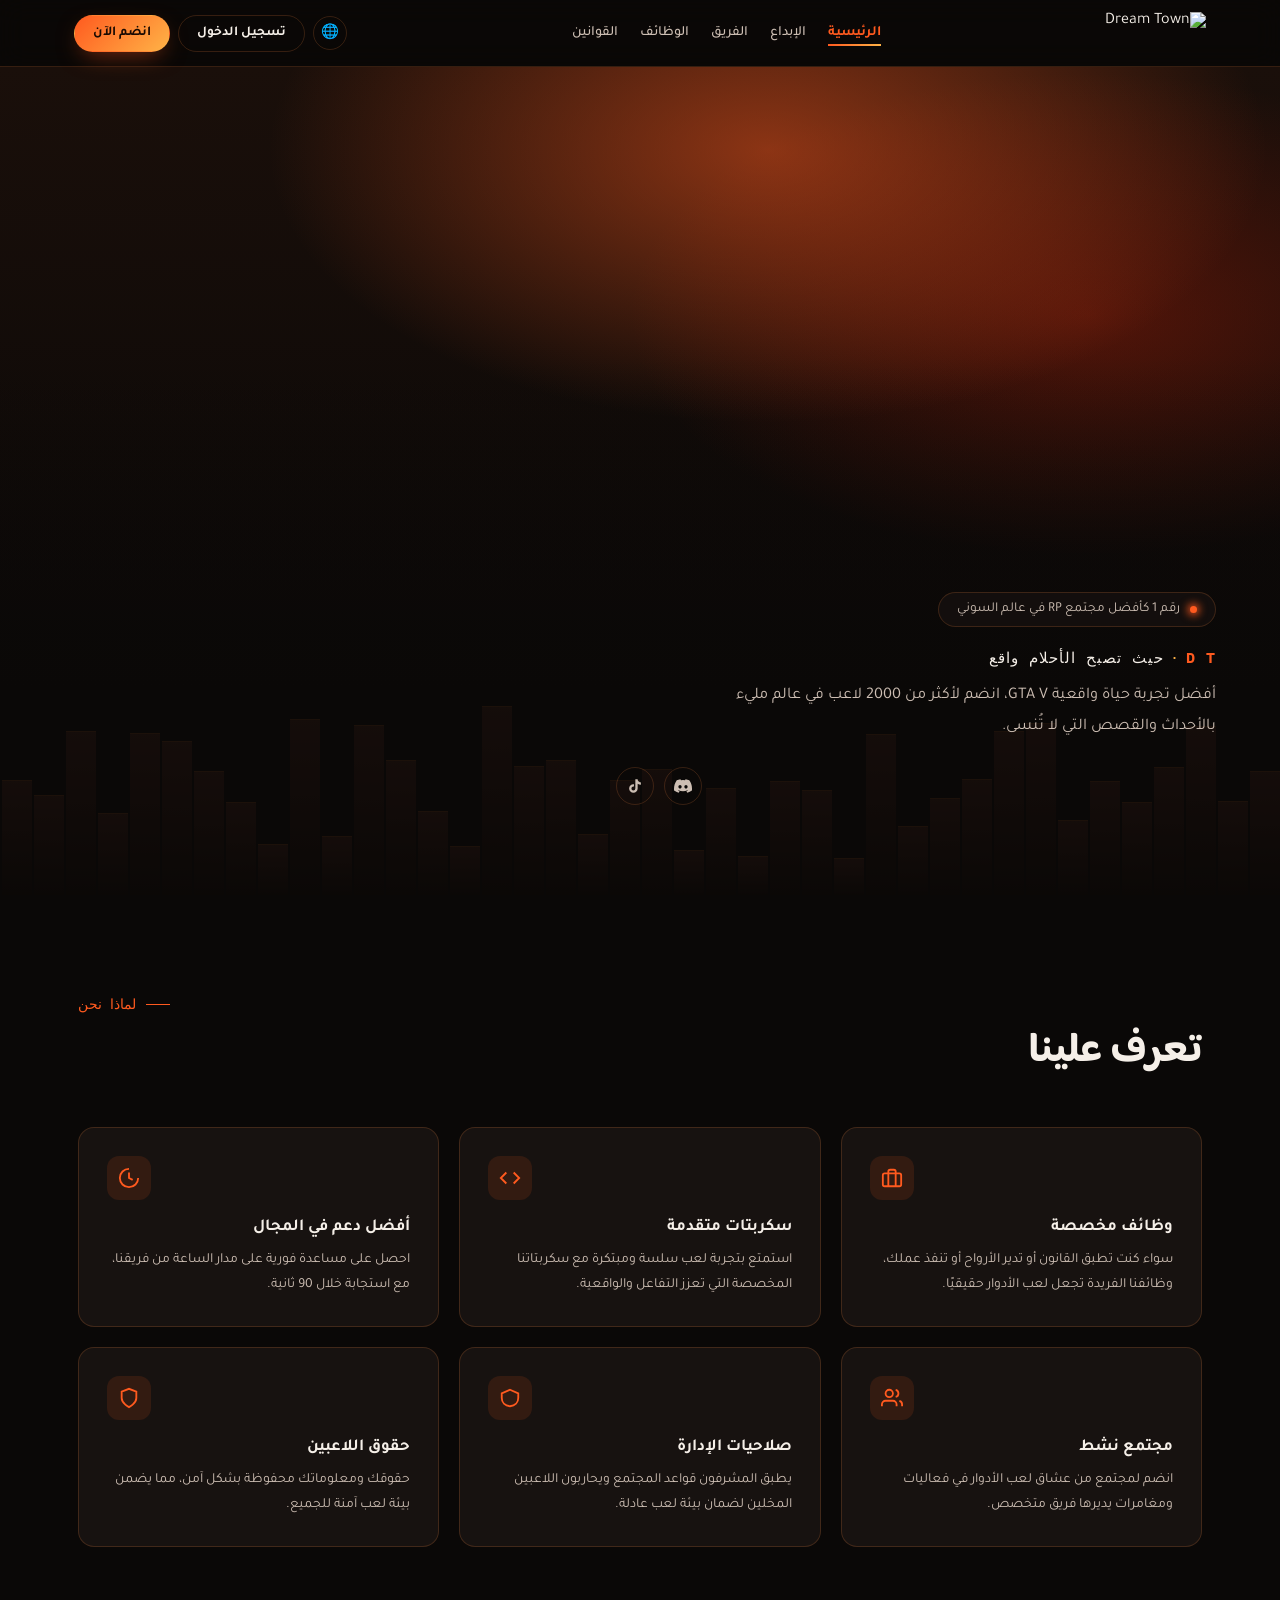
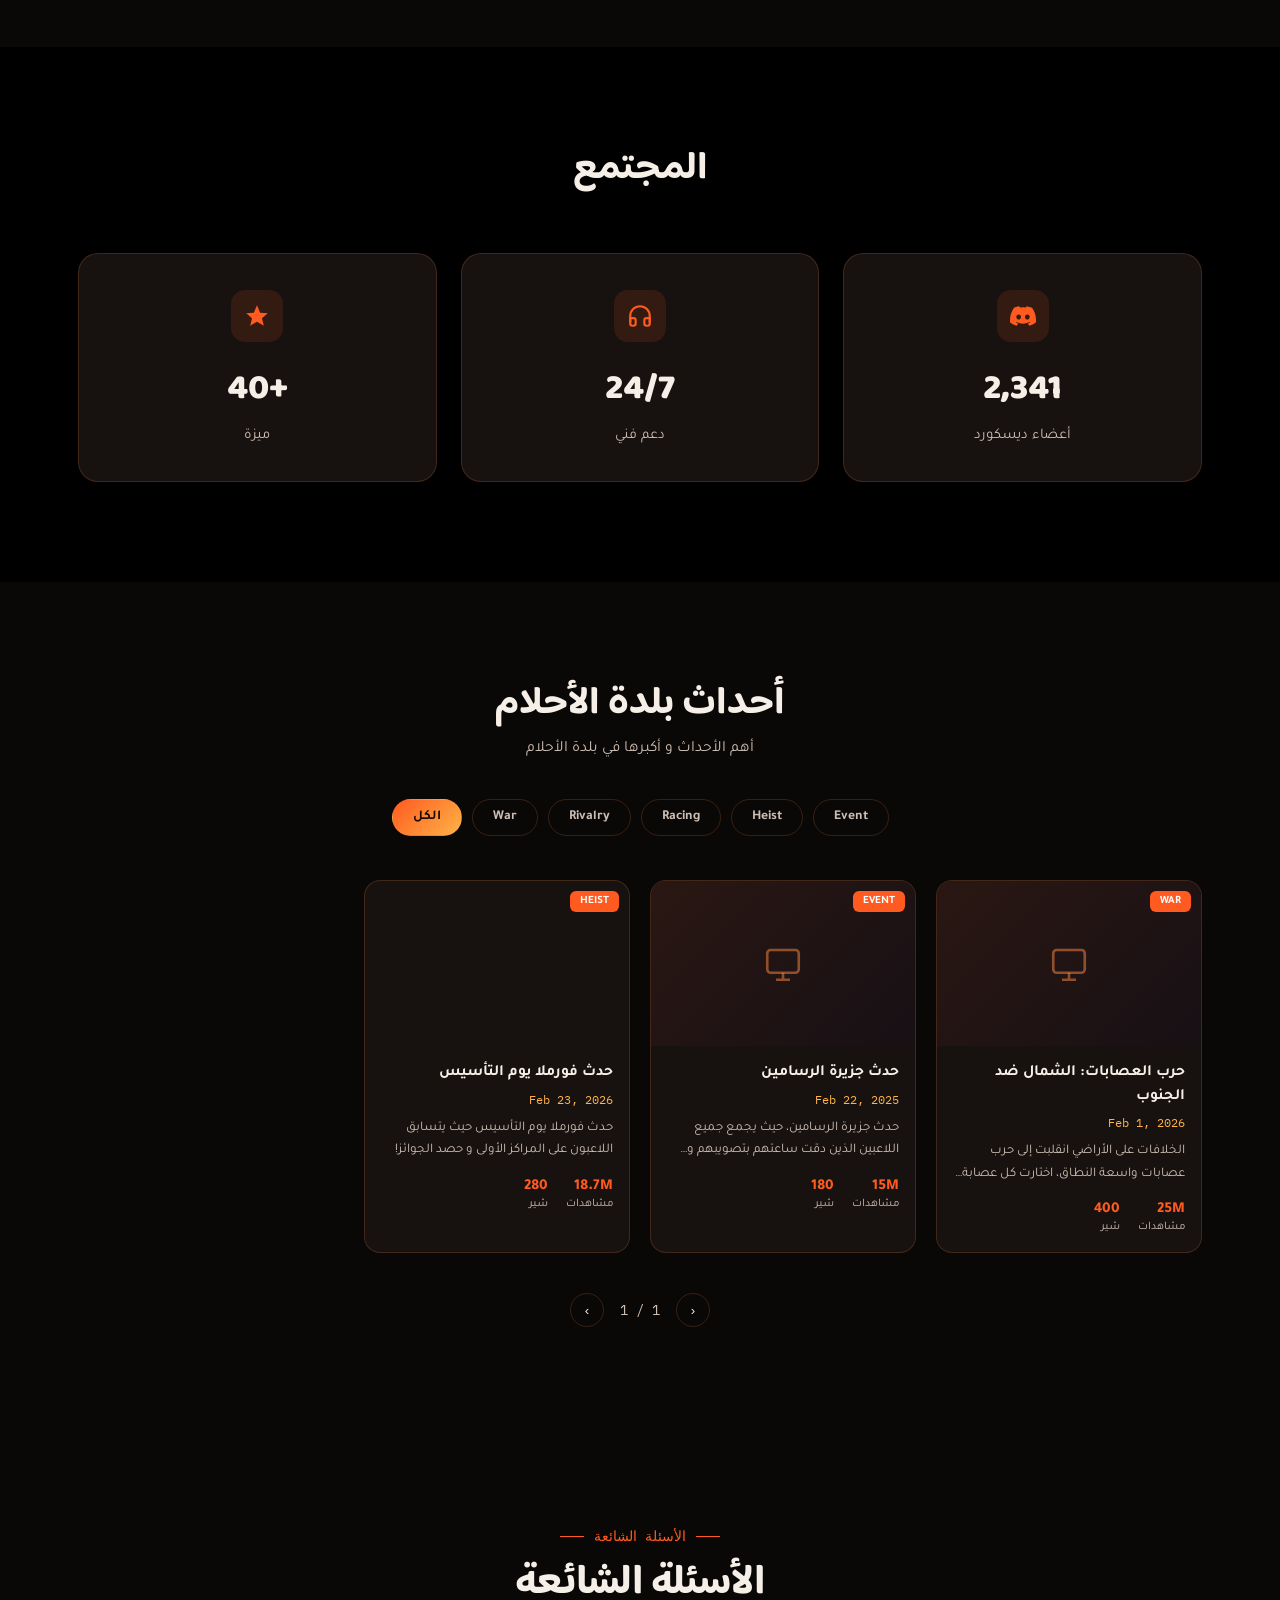
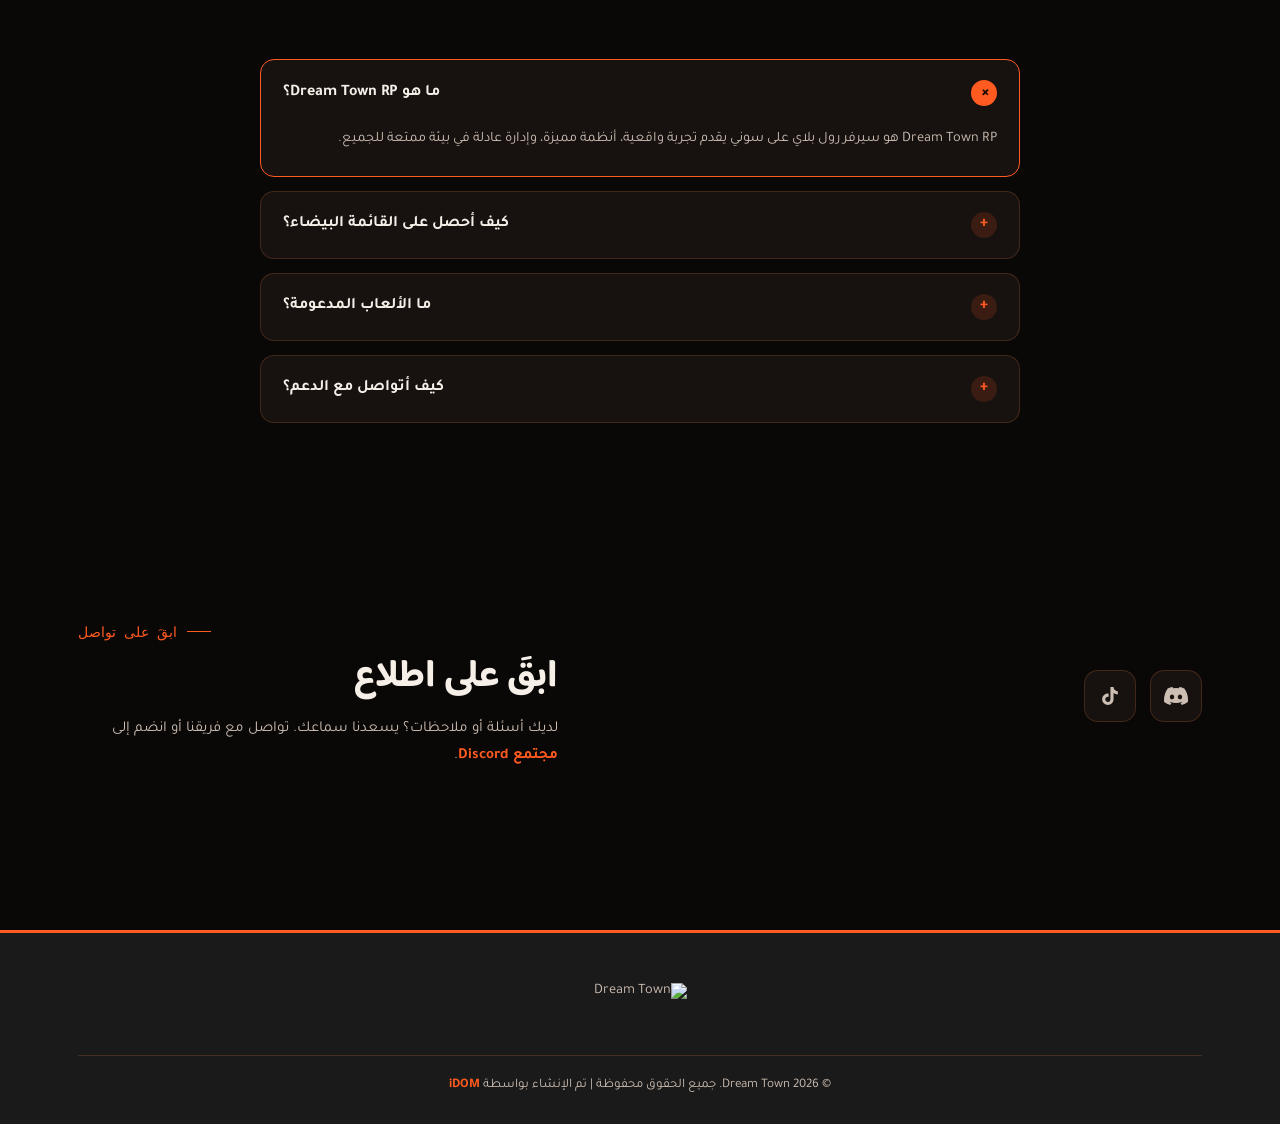
==== index.html @ 0dfc82b6 "Update index.html" ====
<!DOCTYPE html>
<html lang="ar" dir="rtl">
<head>
<meta charset="UTF-8">
<meta name="viewport" content="width=device-width, initial-scale=1.0">
<title>Dream Town | دريم تاون</title>
<link rel="stylesheet" href="style.css">
<style>
  /* ===== HERO ===== */
  .hero{
    position:relative; min-height:92vh; overflow:hidden;
  }
  .hero-bg{
    position:absolute; inset:0; z-index:0;
    background:
      radial-gradient(ellipse 65% 55% at 60% 10%, rgba(255,90,31,0.5), transparent 60%),
      radial-gradient(ellipse 55% 45% at 85% 30%, rgba(179,34,10,0.4), transparent 65%),
      linear-gradient(180deg, #1a0f0a 0%, #0a0807 75%);
  }
  .hero-bg::after{
    content:''; position:absolute; inset:0;
    background:linear-gradient(180deg, transparent 35%, var(--void) 96%);
  }
  .skyline{
    position:absolute; bottom:0; left:0; right:0; height:220px; z-index:0;
    display:flex; align-items:flex-end; gap:2px; opacity:0.35;
  }
  .skyline i{
    display:block; width:30px;
    background:linear-gradient(180deg, #2a1712, #0e0906);
    border-top:1px solid rgba(255,140,66,0.2);
  }
  .navcta{display:flex; gap:8px; align-items:center;}
  .icon-btn{
    width:34px; height:34px; border-radius:50%; border:1px solid var(--line);
    display:flex; align-items:center; justify-content:center; font-size:.9rem; color:var(--mist);
  }
  .logo-img{display:flex; align-items:center;}
  .logo-img img{height:42px; width:auto; display:block;}
  .tag-pill{
    position:relative; z-index:2; display:inline-flex; align-items:center; gap:10px;
    background:rgba(23,18,16,0.7); border:1px solid var(--line); border-radius:999px;
    padding:8px 18px; font-size:.85rem; color:var(--mist); backdrop-filter:blur(6px);
    margin-bottom:20px;
  }
  .tag-pill .dot{width:7px; height:7px; border-radius:50%; background:var(--ember); box-shadow:0 0 8px 2px var(--ember);}
  .hero .wrap{
    position:absolute; bottom:90px; left:0; right:0;
    max-width:100%; margin:0;
    padding-right:5vw; padding-left:28px;
    z-index:2;
  }
  .hero-content{
    max-width:600px;
    text-align:right; margin-left:auto;
  }
  .brand-tagline{
    font-family:'IBM Plex Mono', monospace; font-size:.95rem; letter-spacing:1px;
    color:var(--paper); margin-bottom:14px; text-align:right;
  }
  .brand-tagline b{color:var(--ember); font-weight:700;}
  .brand-tagline .sep{color:var(--gold); margin:0 6px;}
  .subtitle{font-size:1.02rem; color:var(--mist); line-height:1.9; margin-bottom:24px; max-width:480px; margin-left:auto;}
  .hero-socials-row{display:flex; gap:10px; justify-content:flex-end;}
  .hero-socials-row a{
    width:38px; height:38px; border-radius:50%; border:1px solid var(--line);
    display:flex; align-items:center; justify-content:center; color:var(--mist);
    transition:all .2s;
  }
  .hero-socials-row a:hover{border-color:var(--ember); color:var(--ember); background:rgba(255,90,31,0.1);}
  .hero-socials-row svg{width:18px; height:18px;}

  /* ===== ABOUT US SECTION ===== */
  .about-section{padding:100px 0;}
  .about-eyebrow{
    display:flex; align-items:center; gap:10px; justify-content:flex-end;
    color:var(--ember); font-family:'IBM Plex Mono', monospace; font-size:.85rem;
    margin-bottom:14px;
  }
  .about-eyebrow::before{
    content:''; width:24px; height:1px; background:var(--ember);
  }
  .about-section h2{
    font-family:'Baloo Bhaijaan 2', sans-serif; font-weight:700;
    font-size:clamp(2rem, 4vw, 2.6rem); text-align:right; margin-bottom:50px;
  }
  .about-grid{
    display:grid; grid-template-columns:repeat(3, 1fr); gap:20px;
  }
  .about-card{
    background:var(--deep); border:1px solid var(--line); border-radius:16px;
    padding:28px; text-align:right; transition:transform .25s, border-color .25s;
  }
  .about-card:hover{transform:translateY(-6px); border-color:var(--ember);}
  .about-icon{
    width:44px; height:44px; border-radius:12px;
    background:rgba(255,90,31,0.12); color:var(--ember);
    display:flex; align-items:center; justify-content:center;
    margin-bottom:18px; margin-right:auto;
  }
  .about-icon svg{width:22px; height:22px;}
  .about-card h3{font-size:1.05rem; font-weight:700; margin-bottom:10px;}
  .about-card p{color:var(--mist); font-size:.87rem; line-height:1.8;}

  /* ===== COMMUNITY SECTION ===== */
  .community-section{
    background:#000;
    padding:100px 0;
    text-align:center;
  }
  .community-section h2{
    font-family:'Baloo Bhaijaan 2', sans-serif; font-weight:700;
    font-size:clamp(1.8rem, 3.5vw, 2.4rem); margin-bottom:60px;
  }
  .community-grid{
    display:grid; grid-template-columns:repeat(3, 1fr); gap:24px;
  }
  .community-card{
    background:var(--deep); border:1px solid var(--line); border-radius:20px;
    padding:36px 24px; transition:transform .25s, border-color .25s;
  }
  .community-card:hover{transform:translateY(-6px); border-color:var(--ember);}
  .community-icon{
    width:52px; height:52px; margin:0 auto 18px;
    display:flex; align-items:center; justify-content:center;
    border-radius:14px; background:rgba(255,90,31,0.12);
    color:var(--ember);
  }
  .community-icon svg{width:26px; height:26px;}
  .community-num{
    font-family:'Baloo Bhaijaan 2', sans-serif; font-weight:800;
    font-size:2.2rem; color:var(--paper); margin-bottom:8px;
  }
  .community-label{color:var(--mist); font-size:.92rem;}

  /* ===== EVENTS SECTION ===== */
  .events-section{padding:100px 0;}
  .events-head{text-align:center; max-width:600px; margin:0 auto 40px;}
  .events-head h2{
    font-family:'Baloo Bhaijaan 2', sans-serif; font-weight:700;
    font-size:clamp(1.8rem, 3.5vw, 2.4rem); margin-bottom:12px;
  }
  .events-head p{color:var(--mist); font-size:.98rem;}

  .filter-tabs{
    display:flex; justify-content:center; gap:10px; flex-wrap:wrap;
    margin-bottom:44px;
  }
  .filter-tab{
    padding:9px 20px; border-radius:999px; border:1px solid var(--line);
    background:transparent; color:var(--mist); font-size:.85rem; font-weight:600;
    cursor:pointer; transition:all .2s; font-family:'Tajawal',sans-serif;
  }
  .filter-tab:hover{border-color:var(--ember); color:var(--paper);}
  .filter-tab.active{
    background:linear-gradient(135deg,var(--ember),var(--gold));
    color:#1a0a02; border-color:transparent;
  }

  .events-grid{
    display:grid; grid-template-columns:repeat(auto-fill, minmax(220px,1fr));
    gap:20px;
  }
  .event-card{
    background:var(--deep); border:1px solid var(--line); border-radius:16px;
    overflow:hidden; transition:transform .25s, border-color .25s;
  }
  .event-card:hover{transform:translateY(-6px); border-color:var(--ember);}
  .event-media{
    position:relative; aspect-ratio:16/10;
    background:linear-gradient(135deg,#2a1712,#171015);
    background-size:cover; background-position:center;
    display:flex; align-items:center; justify-content:center;
  }
  .event-media svg{width:42px; height:42px; color:rgba(255,140,66,0.5);}
  .event-badge{
    position:absolute; top:10px; right:10px;
    background:var(--ember); color:#fff; font-size:.7rem; font-weight:700;
    padding:4px 10px; border-radius:6px; text-transform:uppercase;
  }
  .event-body{padding:16px 16px 18px;}
  .event-title{font-size:.98rem; font-weight:700; margin-bottom:6px; line-height:1.5;}
  .event-date{
    font-family:'IBM Plex Mono', monospace; font-size:.75rem;
    color:var(--gold); margin-bottom:10px; display:block;
  }
  .event-desc{
    color:var(--mist); font-size:.83rem; line-height:1.7; margin-bottom:16px;
    display:-webkit-box; -webkit-line-clamp:2; -webkit-box-orient:vertical; overflow:hidden;
  }
  .event-stats{display:flex; gap:18px;}
  .event-stats .stat{display:flex; flex-direction:column; gap:2px;}
  .event-stats .stat b{color:var(--ember); font-size:.95rem; font-weight:800;}
  .event-stats .stat span{color:var(--mist); font-size:.72rem;}

  .events-pagination{
    display:flex; justify-content:center; align-items:center; gap:16px;
    margin-top:40px; color:var(--mist); font-family:'IBM Plex Mono',monospace; font-size:.85rem;
  }
  .page-btn{
    width:34px; height:34px; border-radius:50%; border:1px solid var(--line);
    background:transparent; color:var(--paper); cursor:pointer;
    display:flex; align-items:center; justify-content:center; transition:all .2s;
  }
  .page-btn:hover{border-color:var(--ember); color:var(--ember);}
  .page-btn:disabled{opacity:.35; cursor:default;}

  /* ===== FAQ SECTION ===== */
  .faq-section{padding:100px 0;}
  .faq-head{text-align:center; margin-bottom:50px;}
  .faq-eyebrow{
    display:flex; align-items:center; gap:10px; justify-content:center;
    color:var(--ember); font-family:'IBM Plex Mono', monospace; font-size:.85rem;
    margin-bottom:14px;
  }
  .faq-eyebrow::before, .faq-eyebrow::after{
    content:''; width:24px; height:1px; background:var(--ember);
  }
  .faq-head h2{
    font-family:'Baloo Bhaijaan 2', sans-serif; font-weight:700;
    font-size:clamp(2rem, 4vw, 2.6rem);
  }
  .faq-list{max-width:760px; margin:0 auto; display:flex; flex-direction:column; gap:14px;}
  .faq-item{
    background:var(--deep); border:1px solid var(--line); border-radius:14px;
    overflow:hidden; transition:border-color .25s;
  }
  .faq-item.open{border-color:var(--ember);}
  .faq-question{
    display:flex; align-items:center; justify-content:space-between; gap:16px;
    padding:20px 22px; cursor:pointer; user-select:none;
  }
  .faq-question h3{font-size:1rem; font-weight:700; color:var(--paper);}
  .faq-toggle{
    width:26px; height:26px; border-radius:50%; flex-shrink:0;
    background:rgba(255,90,31,0.15); color:var(--ember);
    display:flex; align-items:center; justify-content:center;
    font-size:1rem; font-weight:700; transition:transform .25s, background .25s;
  }
  .faq-item.open .faq-toggle{background:var(--ember); color:#1a0a02; transform:rotate(45deg);}
  .faq-answer{
    max-height:0; overflow:hidden; transition:max-height .3s ease, padding .3s ease;
    padding:0 22px;
  }
  .faq-item.open .faq-answer{max-height:200px; padding:0 22px 22px;}
  .faq-answer p{color:var(--mist); font-size:.9rem; line-height:1.9;}

  /* ===== STAY UPDATED SECTION ===== */
  .stay-section{padding:100px 0;}
  .stay-grid{
    display:flex; justify-content:space-between; align-items:center;
    gap:40px; flex-wrap:wrap;
  }
  .stay-icons{display:flex; gap:14px;}
  .stay-icons a{
    width:52px; height:52px; border-radius:14px; border:1px solid var(--line);
    background:var(--deep); display:flex; align-items:center; justify-content:center;
    color:var(--mist); transition:all .2s;
  }
  .stay-icons a:hover{border-color:var(--ember); color:var(--ember); background:rgba(255,90,31,0.08);}
  .stay-icons svg{width:24px; height:24px;}
  .stay-text{text-align:right; max-width:480px;}
  .stay-eyebrow{
    display:flex; align-items:center; gap:10px; justify-content:flex-end;
    color:var(--ember); font-family:'IBM Plex Mono', monospace; font-size:.85rem;
    margin-bottom:14px;
  }
  .stay-eyebrow::before{content:''; width:24px; height:1px; background:var(--ember);}
  .stay-text h2{
    font-family:'Baloo Bhaijaan 2', sans-serif; font-weight:700;
    font-size:clamp(1.9rem, 3.5vw, 2.4rem); margin-bottom:14px;
  }
  .stay-text p{color:var(--mist); font-size:.95rem; line-height:1.8;}
  .stay-text p a{color:var(--ember); font-weight:700;}

  /* ===== FOOTER OVERRIDE ===== */
  footer{
    background:#1a1a1a;
    border-top:3px solid var(--ember);
    margin-top:60px;
  }
  .footer-top{justify-content:center;}

  @media (max-width:860px){
    .hero .wrap{position:static; padding:100px 28px 0;}
    .hero-content{text-align:center; margin:0 auto;}
    .tag-pill{margin-left:auto; margin-right:auto;}
    .hero-socials-row{justify-content:center;}
    .subtitle{margin:0 auto 24px;}
    .brand-tagline{text-align:center;}
    .about-grid{grid-template-columns:1fr;}
    .about-eyebrow, .about-section h2{justify-content:center; text-align:center;}
    .community-grid{grid-template-columns:1fr;}
    .events-grid{grid-template-columns:1fr 1fr;}
    .stay-grid{flex-direction:column-reverse; text-align:center;}
    .stay-text{text-align:center; max-width:100%;}
    .stay-eyebrow{justify-content:center;}
  }
</style>
</head>
<body>

<header>
  <nav>
    <a href="index.html" class="logo-img"><img src="https://files.catbox.moe/fc1899.png" alt="Dream Town"></a>
    <ul class="navlinks">
      <li><a href="index.html" class="active">الرئيسية</a></li>
      <li><a href="creativity.html">الإبداع</a></li>
      <li><a href="team.html">الفريق</a></li>
      <li><a href="jobs.html">الوظائف</a></li>
      <li><a href="rules.html">القوانين</a></li>
    </ul>
    <div class="navcta">
      <a class="icon-btn" href="#" aria-label="اللغة">🌐</a>
      <a class="btn btn-ghost" href="#">تسجيل الدخول</a>
      <a class="btn btn-primary" href="#" target="_blank" rel="noopener">انضم الآن</a>
    </div>
  </nav>
</header>

<main>

  <!-- HERO -->
  <section class="hero">
    <div class="hero-bg"></div>
    <div class="skyline" id="skyline"></div>

    <div class="wrap">
      <div class="hero-content">
        <div class="tag-pill"><span class="dot"></span> رقم 1 كأفضل مجتمع RP في عالم السوني</div>

        <div class="brand-tagline"><b>D T</b><span class="sep">·</span>حيث تصبح الأحلام واقع</div>

        <p class="subtitle">أفضل تجربة حياة واقعية GTA V، انضم لأكثر من 2000 لاعب في عالم مليء بالأحداث والقصص التي لا تُنسى.</p>

        <div class="hero-socials-row">
          <a href="https://discord.gg/dt-1" target="_blank" rel="noopener" aria-label="ديسكورد">
            <svg viewBox="0 0 127.14 96.36" fill="currentColor"><path d="M107.7,8.07A105.15,105.15,0,0,0,81.47,0a72.06,72.06,0,0,0-3.36,6.83A97.68,97.68,0,0,0,49,6.83,72.37,72.37,0,0,0,45.64,0,105.89,105.89,0,0,0,19.39,8.09C2.79,32.65-1.71,56.6.54,80.21a105.73,105.73,0,0,0,32.17,16.15,77.7,77.7,0,0,0,6.89-11.11,68.42,68.42,0,0,1-10.85-5.18c.91-.66,1.8-1.34,2.66-2a75.57,75.57,0,0,0,64.32,0c.87.71,1.76,1.39,2.66,2a68.68,68.68,0,0,1-10.87,5.19,77,77,0,0,0,6.89,11.1,105.25,105.25,0,0,0,32.19-16.14C129.24,52.24,122.9,28.61,107.7,8.07ZM42.45,65.69C36.18,65.69,31,60,31,53s5-12.74,11.43-12.74S54,46,53.89,53,48.84,65.69,42.45,65.69Zm42.24,0C78.41,65.69,73.25,60,73.25,53s5-12.74,11.44-12.74S96.23,46,96.12,53,91.08,65.69,84.69,65.69Z"/></svg>
          </a>
          <a href="https://www.tiktok.com/@dt_rp2?_r=1&_t=ZS-988Wy7lVufl" target="_blank" rel="noopener" aria-label="تيك توك">
            <svg viewBox="0 0 24 24" fill="currentColor"><path d="M16.6 5.82s.51.5 0 0A4.278 4.278 0 0 1 15.54 3h-3.09v12.4a2.592 2.592 0 0 1-2.59 2.5c-1.42 0-2.6-1.16-2.6-2.6 0-1.72 1.66-3.01 3.37-2.48V9.66c-3.45-.46-6.47 2.22-6.47 5.64 0 3.33 2.76 5.7 5.69 5.7 3.14 0 5.69-2.55 5.69-5.7V9.01a7.35 7.35 0 0 0 4.3 1.38V7.3s-1.88.09-3.24-1.48z"/></svg>
          </a>
        </div>
      </div>
    </div>
  </section>

  <!-- ABOUT US -->
  <section class="about-section">
    <div class="wrap">
      <div class="about-eyebrow">لماذا نحن</div>
      <h2>تعرف علينا</h2>

      <div class="about-grid">

        <div class="about-card">
          <div class="about-icon">
            <svg viewBox="0 0 24 24" fill="none" stroke="currentColor" stroke-width="2"><rect x="2" y="7" width="20" height="14" rx="2"/><path d="M16 21V5a2 2 0 0 0-2-2h-4a2 2 0 0 0-2 2v16"/></svg>
          </div>
          <h3>وظائف مخصصة</h3>
          <p>سواء كنت تطبق القانون أو تدير الأرواح أو تنفذ عملك، وظائفنا الفريدة تجعل لعب الأدوار حقيقيًا.</p>
        </div>

        <div class="about-card">
          <div class="about-icon">
            <svg viewBox="0 0 24 24" fill="none" stroke="currentColor" stroke-width="2"><polyline points="16 18 22 12 16 6"/><polyline points="8 6 2 12 8 18"/></svg>
          </div>
          <h3>سكربتات متقدمة</h3>
          <p>استمتع بتجربة لعب سلسة ومبتكرة مع سكربتاتنا المخصصة التي تعزز التفاعل والواقعية.</p>
        </div>

        <div class="about-card">
          <div class="about-icon">
            <svg viewBox="0 0 24 24" fill="none" stroke="currentColor" stroke-width="2"><path d="M12 2a10 10 0 1 0 10 10"/><path d="M12 6v6l4 2"/></svg>
          </div>
          <h3>أفضل دعم في المجال</h3>
          <p>احصل على مساعدة فورية على مدار الساعة من فريقنا، مع استجابة خلال 90 ثانية.</p>
        </div>

        <div class="about-card">
          <div class="about-icon">
            <svg viewBox="0 0 24 24" fill="none" stroke="currentColor" stroke-width="2"><path d="M17 21v-2a4 4 0 0 0-4-4H5a4 4 0 0 0-4 4v2"/><circle cx="9" cy="7" r="4"/><path d="M23 21v-2a4 4 0 0 0-3-3.87"/><path d="M16 3.13a4 4 0 0 1 0 7.75"/></svg>
          </div>
          <h3>مجتمع نشط</h3>
          <p>انضم لمجتمع من عشاق لعب الأدوار في فعاليات ومغامرات يديرها فريق متخصص.</p>
        </div>

        <div class="about-card">
          <div class="about-icon">
            <svg viewBox="0 0 24 24" fill="none" stroke="currentColor" stroke-width="2"><path d="M12 3l9 4v5c0 5-3.5 8.5-9 9-5.5-.5-9-4-9-9V7l9-4z"/></svg>
          </div>
          <h3>صلاحيات الإدارة</h3>
          <p>يطبق المشرفون قواعد المجتمع ويحاربون اللاعبين المخلين لضمان بيئة لعب عادلة.</p>
        </div>

        <div class="about-card">
          <div class="about-icon">
            <svg viewBox="0 0 24 24" fill="none" stroke="currentColor" stroke-width="2"><path d="M12 22s8-4 8-10V5l-8-3-8 3v7c0 6 8 10 8 10z"/></svg>
          </div>
          <h3>حقوق اللاعبين</h3>
          <p>حقوقك ومعلوماتك محفوظة بشكل آمن، مما يضمن بيئة لعب آمنة للجميع.</p>
        </div>

      </div>
    </div>
  </section>

  <!-- COMMUNITY -->
  <section class="community-section">
    <div class="wrap">
      <h2>المجتمع</h2>
      <div class="community-grid">

        <div class="community-card">
          <div class="community-icon">
            <svg viewBox="0 0 127.14 96.36" fill="currentColor"><path d="M107.7,8.07A105.15,105.15,0,0,0,81.47,0a72.06,72.06,0,0,0-3.36,6.83A97.68,97.68,0,0,0,49,6.83,72.37,72.37,0,0,0,45.64,0,105.89,105.89,0,0,0,19.39,8.09C2.79,32.65-1.71,56.6.54,80.21a105.73,105.73,0,0,0,32.17,16.15,77.7,77.7,0,0,0,6.89-11.11,68.42,68.42,0,0,1-10.85-5.18c.91-.66,1.8-1.34,2.66-2a75.57,75.57,0,0,0,64.32,0c.87.71,1.76,1.39,2.66,2a68.68,68.68,0,0,1-10.87,5.19,77,77,0,0,0,6.89,11.1,105.25,105.25,0,0,0,32.19-16.14C129.24,52.24,122.9,28.61,107.7,8.07ZM42.45,65.69C36.18,65.69,31,60,31,53s5-12.74,11.43-12.74S54,46,53.89,53,48.84,65.69,42.45,65.69Zm42.24,0C78.41,65.69,73.25,60,73.25,53s5-12.74,11.44-12.74S96.23,46,96.12,53,91.08,65.69,84.69,65.69Z"/></svg>
          </div>
          <div class="community-num">2,341</div>
          <div class="community-label">أعضاء ديسكورد</div>
        </div>

        <div class="community-card">
          <div class="community-icon">
            <svg viewBox="0 0 24 24" fill="none" stroke="currentColor" stroke-width="2"><path d="M3 18v-6a9 9 0 0 1 18 0v6"/><path d="M21 19a2 2 0 0 1-2 2h-1a2 2 0 0 1-2-2v-3a2 2 0 0 1 2-2h3zM3 19a2 2 0 0 0 2 2h1a2 2 0 0 0 2-2v-3a2 2 0 0 0-2-2H3z"/></svg>
          </div>
          <div class="community-num">24/7</div>
          <div class="community-label">دعم فني</div>
        </div>

        <div class="community-card">
          <div class="community-icon">
            <svg viewBox="0 0 24 24" fill="currentColor"><path d="M12 2l2.9 6.9 7.1.6-5.4 4.6 1.7 7-6.3-3.9-6.3 3.9 1.7-7L2 9.5l7.1-.6L12 2z"/></svg>
          </div>
          <div class="community-num">+40</div>
          <div class="community-label">ميزة</div>
        </div>

      </div>
    </div>
  </section>

  <!-- EVENTS -->
  <section class="events-section">
    <div class="wrap">

      <div class="events-head">
        <h2>أحداث بلدة الأحلام</h2>
        <p>أهم الأحداث و أكبرها في بلدة الأحلام</p>
      </div>

      <div class="filter-tabs">
        <button class="filter-tab" data-filter="event">Event</button>
        <button class="filter-tab" data-filter="heist">Heist</button>
        <button class="filter-tab" data-filter="racing">Racing</button>
        <button class="filter-tab" data-filter="rivalry">Rivalry</button>
        <button class="filter-tab" data-filter="war">War</button>
        <button class="filter-tab active" data-filter="all">الكل</button>
      </div>

      <div class="events-grid" id="eventsGrid">

        <!-- بطاقة 1 -->
        <div class="event-card" data-category="war">
          <div class="event-media">
            <svg viewBox="0 0 24 24" fill="none" stroke="currentColor" stroke-width="1.5"><rect x="3" y="4" width="18" height="13" rx="2"/><path d="M8 21h8M12 17v4"/></svg>
            <span class="event-badge">War</span>
          </div>
          <div class="event-body">
            <div class="event-title">حرب العصابات: الشمال ضد الجنوب</div>
            <span class="event-date">Feb 1, 2026</span>
            <p class="event-desc">الخلافات على الأراضي انقلبت إلى حرب عصابات واسعة النطاق، اختارت كل عصابة جانبًا في هذه المدينة...</p>
            <div class="event-stats">
              <div class="stat"><b>25M</b><span>مشاهدات</span></div>
              <div class="stat"><b>400</b><span>شير</span></div>
            </div>
          </div>
        </div>

        <!-- بطاقة 2 -->
        <div class="event-card" data-category="event">
          <div class="event-media">
            <svg viewBox="0 0 24 24" fill="none" stroke="currentColor" stroke-width="1.5"><rect x="3" y="4" width="18" height="13" rx="2"/><path d="M8 21h8M12 17v4"/></svg>
            <span class="event-badge">Event</span>
          </div>
          <div class="event-body">
            <div class="event-title">حدث جزيرة الرسامين</div>
            <span class="event-date">Feb 22, 2025</span>
            <p class="event-desc">حدث جزيرة الرسامين، حيث يجمع جميع اللاعبين الذين دقت ساعتهم بتصويبهم و يجعلهم يتنافسون سويًا...</p>
            <div class="event-stats">
              <div class="stat"><b>15M</b><span>مشاهدات</span></div>
              <div class="stat"><b>180</b><span>شير</span></div>
            </div>
          </div>
        </div>

        <!-- بطاقة 3 -->
        <div class="event-card" data-category="heist">
          <div class="event-media" style="background-image:url('');">
            <span class="event-badge">Heist</span>
          </div>
          <div class="event-body">
            <div class="event-title">حدث فورملا يوم التأسيس</div>
            <span class="event-date">Feb 23, 2026</span>
            <p class="event-desc">حدث فورملا يوم التأسيس حيث يتسابق اللاعبون على المراكز الأولى و حصد الجوائز!</p>
            <div class="event-stats">
              <div class="stat"><b>18.7M</b><span>مشاهدات</span></div>
              <div class="stat"><b>280</b><span>شير</span></div>
            </div>
          </div>
        </div>

      </div>

      <div class="events-pagination">
        <button class="page-btn" id="prevPage">‹</button>
        <span id="pageLabel">1 / 1</span>
        <button class="page-btn" id="nextPage">›</button>
      </div>

    </div>
  </section>

  <!-- FAQ -->
  <section class="faq-section">
    <div class="wrap">
      <div class="faq-head">
        <div class="faq-eyebrow">الأسئلة الشائعة</div>
        <h2>الأسئلة الشائعة</h2>
      </div>

      <div class="faq-list" id="faqList">

        <div class="faq-item open">
          <div class="faq-question">
            <span class="faq-toggle">+</span>
            <h3>ما هو Dream Town RP؟</h3>
          </div>
          <div class="faq-answer">
            <p>Dream Town RP هو سيرفر رول بلاي على سوني يقدم تجربة واقعية، أنظمة مميزة، وإدارة عادلة في بيئة ممتعة للجميع.</p>
          </div>
        </div>

        <div class="faq-item">
          <div class="faq-question">
            <span class="faq-toggle">+</span>
            <h3>كيف أحصل على القائمة البيضاء؟</h3>
          </div>
          <div class="faq-answer">
            <p>تدخل السيرفر من علامة الديسكورد في الأعلى، ثم تذهب إلى روم ID، ثم تكتب الآيدي الخاص بك في السوني. سيراجع فريقنا طلبك ويمنحك الوصول بعد الموافقة.</p>
          </div>
        </div>

        <div class="faq-item">
          <div class="faq-question">
            <span class="faq-toggle">+</span>
            <h3>ما الألعاب المدعومة؟</h3>
          </div>
          <div class="faq-answer">
            <p>ندعم حاليًا GTA V (النسخة المحسنة).</p>
          </div>
        </div>

        <div class="faq-item">
          <div class="faq-question">
            <span class="faq-toggle">+</span>
            <h3>كيف أتواصل مع الدعم؟</h3>
          </div>
          <div class="faq-answer">
            <p>أسرع طريقة للوصول إلينا هي عبر سيرفر Discord. فريق الدعم متاح على مدار الساعة ويستجيب عادة خلال 90 ثانية.</p>
          </div>
        </div>

      </div>
    </div>
  </section>

  <!-- STAY UPDATED -->
  <section class="stay-section">
    <div class="wrap">
      <div class="stay-grid">

        <div class="stay-icons">
          <a href="https://discord.gg/dt-1" target="_blank" rel="noopener" aria-label="ديسكورد">
            <svg viewBox="0 0 127.14 96.36" fill="currentColor"><path d="M107.7,8.07A105.15,105.15,0,0,0,81.47,0a72.06,72.06,0,0,0-3.36,6.83A97.68,97.68,0,0,0,49,6.83,72.37,72.37,0,0,0,45.64,0,105.89,105.89,0,0,0,19.39,8.09C2.79,32.65-1.71,56.6.54,80.21a105.73,105.73,0,0,0,32.17,16.15,77.7,77.7,0,0,0,6.89-11.11,68.42,68.42,0,0,1-10.85-5.18c.91-.66,1.8-1.34,2.66-2a75.57,75.57,0,0,0,64.32,0c.87.71,1.76,1.39,2.66,2a68.68,68.68,0,0,1-10.87,5.19,77,77,0,0,0,6.89,11.1,105.25,105.25,0,0,0,32.19-16.14C129.24,52.24,122.9,28.61,107.7,8.07ZM42.45,65.69C36.18,65.69,31,60,31,53s5-12.74,11.43-12.74S54,46,53.89,53,48.84,65.69,42.45,65.69Zm42.24,0C78.41,65.69,73.25,60,73.25,53s5-12.74,11.44-12.74S96.23,46,96.12,53,91.08,65.69,84.69,65.69Z"/></svg>
          </a>
          <a href="https://www.tiktok.com/@dt_rp2?_r=1&_t=ZS-988Wy7lVufl" target="_blank" rel="noopener" aria-label="تيك توك">
            <svg viewBox="0 0 24 24" fill="currentColor"><path d="M16.6 5.82s.51.5 0 0A4.278 4.278 0 0 1 15.54 3h-3.09v12.4a2.592 2.592 0 0 1-2.59 2.5c-1.42 0-2.6-1.16-2.6-2.6 0-1.72 1.66-3.01 3.37-2.48V9.66c-3.45-.46-6.47 2.22-6.47 5.64 0 3.33 2.76 5.7 5.69 5.7 3.14 0 5.69-2.55 5.69-5.7V9.01a7.35 7.35 0 0 0 4.3 1.38V7.3s-1.88.09-3.24-1.48z"/></svg>
          </a>
        </div>

        <div class="stay-text">
          <div class="stay-eyebrow">ابقَ على تواصل</div>
          <h2>ابقَ على اطلاع</h2>
          <p>لديك أسئلة أو ملاحظات؟ يسعدنا سماعك. تواصل مع فريقنا أو انضم إلى <a href="https://discord.gg/dt-1" target="_blank" rel="noopener">مجتمع Discord</a>.</p>
        </div>

      </div>
    </div>
  </section>

</main>

<footer>
  <div class="wrap">
    <div class="footer-top">
      <a href="index.html" class="logo-img"><img src="https://files.catbox.moe/fc1899.png" alt="Dream Town"></a>
    </div>
    <div class="footer-bottom">© 2026 Dream Town. جميع الحقوق محفوظة | تم الإنشاء بواسطة <a href="https://discord.com/users/1149991645203406848" target="_blank" rel="noopener" style="color:var(--ember); font-weight:700;">iDOM</a></div>
  </div>
</footer>

<script>
  const skyline = document.getElementById('skyline');
  for(let i=0;i<40;i++){
    const bar = document.createElement('i');
    bar.style.height = (30 + Math.random()*160) + 'px';
    skyline.appendChild(bar);
  }

  // فلترة الأحداث حسب الفئة
  const filterTabs = document.querySelectorAll('.filter-tab');
  const eventCards = document.querySelectorAll('#eventsGrid .event-card');

  filterTabs.forEach(tab => {
    tab.addEventListener('click', () => {
      filterTabs.forEach(t => t.classList.remove('active'));
      tab.classList.add('active');
      const filter = tab.dataset.filter;

      eventCards.forEach(card => {
        if(filter === 'all' || card.dataset.category === filter){
          card.style.display = '';
        } else {
          card.style.display = 'none';
        }
      });
    });
  });

  // أكورديون الأسئلة الشائعة
  const faqItems = document.querySelectorAll('#faqList .faq-item');
  faqItems.forEach(item => {
    item.querySelector('.faq-question').addEventListener('click', () => {
      const isOpen = item.classList.contains('open');
      faqItems.forEach(i => i.classList.remove('open'));
      if(!isOpen) item.classList.add('open');
    });
  });
</script>

</body>
</html>
---- style.css ----
/* ===== Dream Town — Shared Styles ===== */
@import url('https://fonts.googleapis.com/css2?family=Baloo+Bhaijaan+2:wght@500;600;700;800&family=Tajawal:wght@400;500;700;900&family=IBM+Plex+Mono:wght@400;500&display=swap');

:root{
  --void: #0a0807;
  --deep: #171210;
  --panel: #1f1815;
  --line: rgba(255,140,66,0.18);
  --ember: #ff5a1f;
  --ember-deep: #b3220a;
  --gold: #ffb347;
  --mist: #cdbeb3;
  --paper: #f5efe8;
}
*{box-sizing:border-box; margin:0; padding:0;}
html{scroll-behavior:smooth;}
body{
  background:var(--void);
  color:var(--paper);
  font-family:'Tajawal', sans-serif;
  overflow-x:hidden;
}
a{color:inherit; text-decoration:none;}
ul{list-style:none;}
img{max-width:100%; display:block;}

.wrap{max-width:1180px; margin:0 auto; padding:0 28px; position:relative; z-index:2;}

/* NAV */
header{
  position:sticky; top:0; z-index:50;
  backdrop-filter:blur(14px);
  background:rgba(10,8,7,0.7);
  border-bottom:1px solid var(--line);
}
nav{
  display:flex; align-items:center; justify-content:space-between;
  padding:12px 24px; max-width:1180px; margin:0 auto;
}
.logo{
  font-family:'Baloo Bhaijaan 2', sans-serif;
  font-weight:800; font-size:1.05rem;
  letter-spacing:.5px;
}
.logo span{color:var(--ember);}
.navlinks{display:flex; gap:22px; font-weight:500; color:var(--mist); font-size:.88rem;}
.navlinks a{position:relative; padding:6px 0; transition:color .2s;}
.navlinks a:hover, .navlinks a:focus-visible{color:var(--paper);}
.navlinks a.active{color:var(--ember); font-weight:700;}
.navlinks a::after{
  content:''; position:absolute; right:0; bottom:0; height:2px; width:0;
  background:linear-gradient(90deg, var(--ember), var(--gold));
  transition:width .25s;
}
.navlinks a:hover::after, .navlinks a.active::after{width:100%;}

.btn{
  display:inline-flex; align-items:center; gap:6px;
  padding:9px 18px; border-radius:999px; font-weight:700; font-size:.85rem;
  border:1px solid transparent; cursor:pointer; transition:transform .18s, box-shadow .18s;
}
.btn:hover{transform:translateY(-2px);}
.btn-primary{
  background:linear-gradient(135deg, var(--ember), var(--gold));
  color:#1a0a02; box-shadow:0 8px 24px -8px rgba(255,90,31,0.55);
}
.btn-ghost{
  background:transparent; border:1px solid var(--line); color:var(--paper);
}
.btn-ghost:hover{border-color:var(--ember); background:rgba(255,90,31,0.08);}

/* SECTION SHARED */
section{padding:100px 0; position:relative;}
.section-head{max-width:620px; margin-bottom:50px;}
.section-eyebrow{
  font-family:'IBM Plex Mono', monospace; font-size:.78rem; color:var(--ember);
  letter-spacing:2px; text-transform:uppercase; margin-bottom:14px; display:block;
}
h2{
  font-family:'Baloo Bhaijaan 2', sans-serif; font-weight:700;
  font-size:clamp(2rem, 4vw, 2.8rem); line-height:1.2; margin-bottom:14px;
}
.section-desc{color:var(--mist); font-size:1.05rem; line-height:1.9;}

/* FOOTER */
footer{border-top:1px solid var(--line); padding:50px 0 30px; color:var(--mist); font-size:.9rem;}
.footer-top{display:flex; justify-content:space-between; align-items:center; flex-wrap:wrap; gap:20px; margin-bottom:30px;}
.socials{display:flex; gap:12px;}
.socials a{width:40px; height:40px; border-radius:50%; border:1px solid var(--line); display:flex; align-items:center; justify-content:center; transition:all .2s;}
.socials a:hover{border-color:var(--ember); background:rgba(255,90,31,0.12);}
.footer-bottom{border-top:1px solid var(--line); padding-top:22px; text-align:center; font-size:.82rem;}

@media (max-width: 860px){ .navlinks{display:none;} }
@media (prefers-reduced-motion: reduce){ *{animation:none !important; transition:none !important;} }
:focus-visible{outline:2px solid var(--gold); outline-offset:3px;}
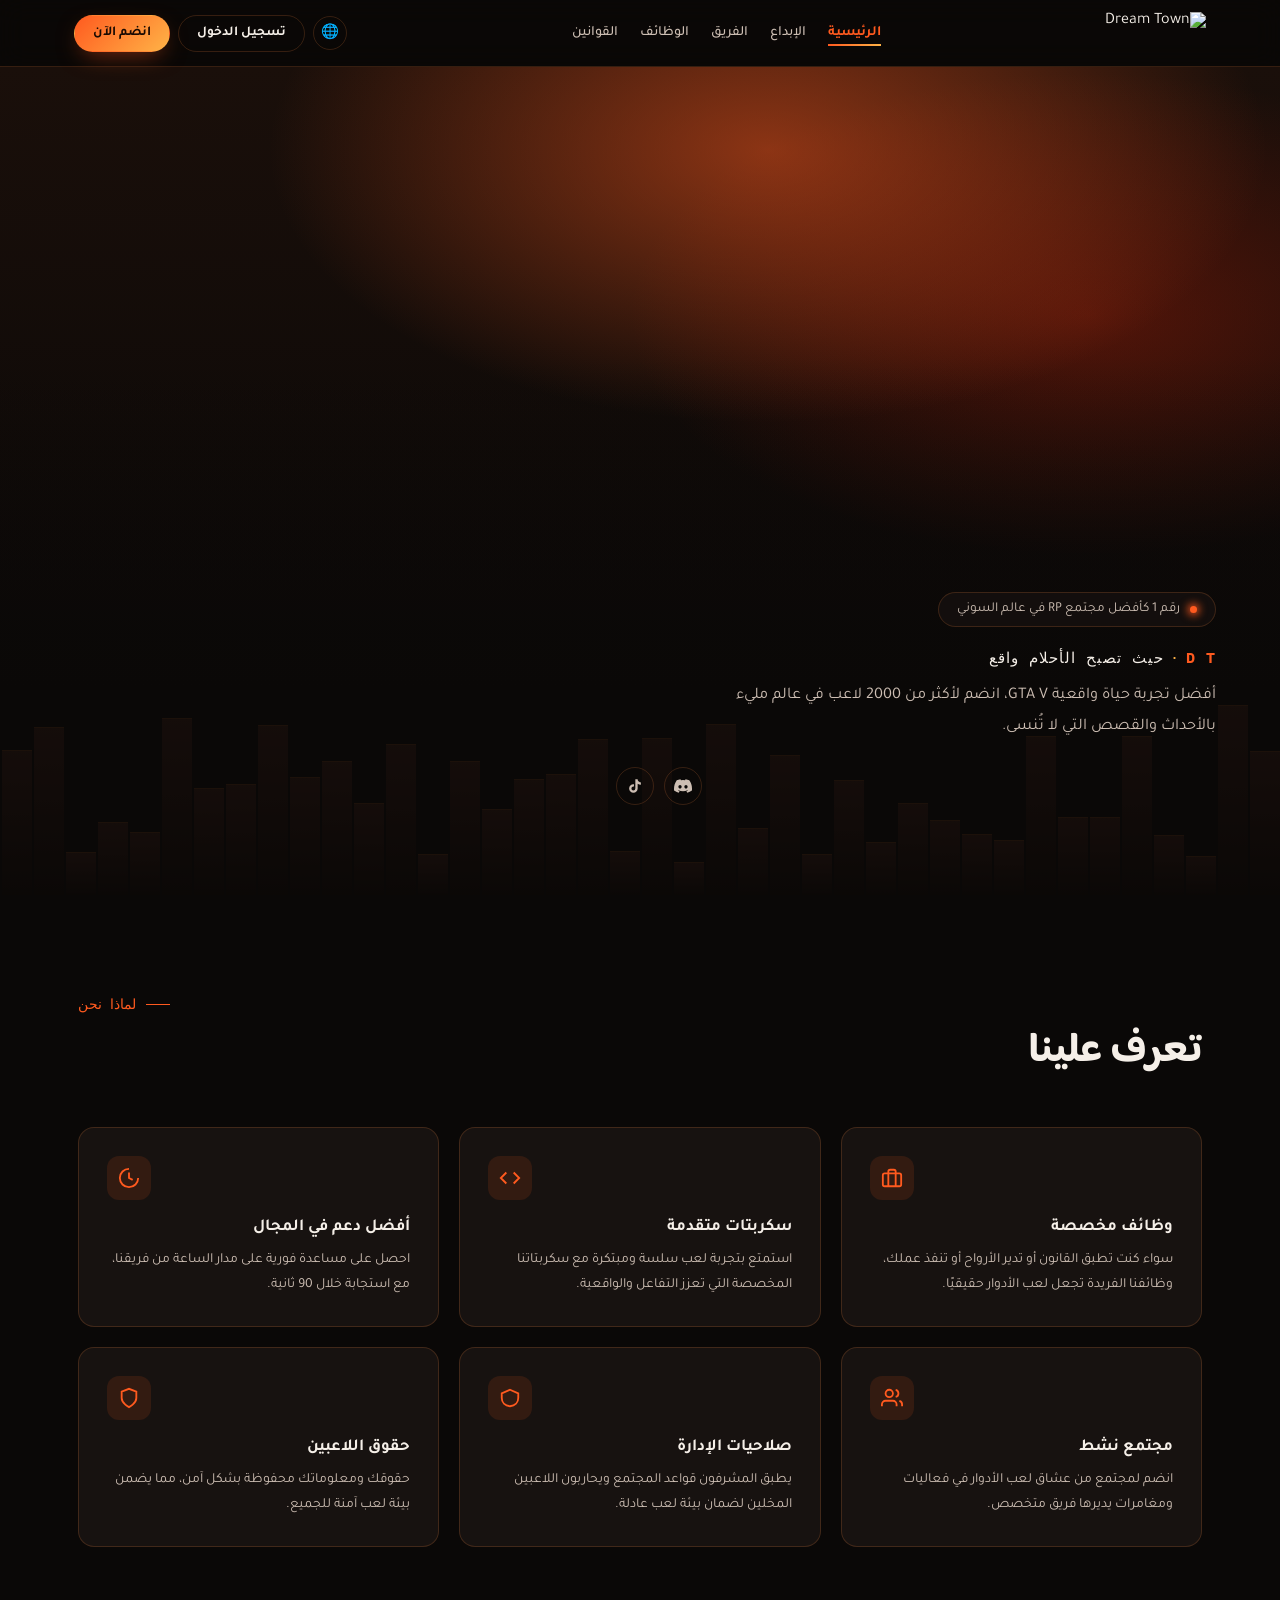
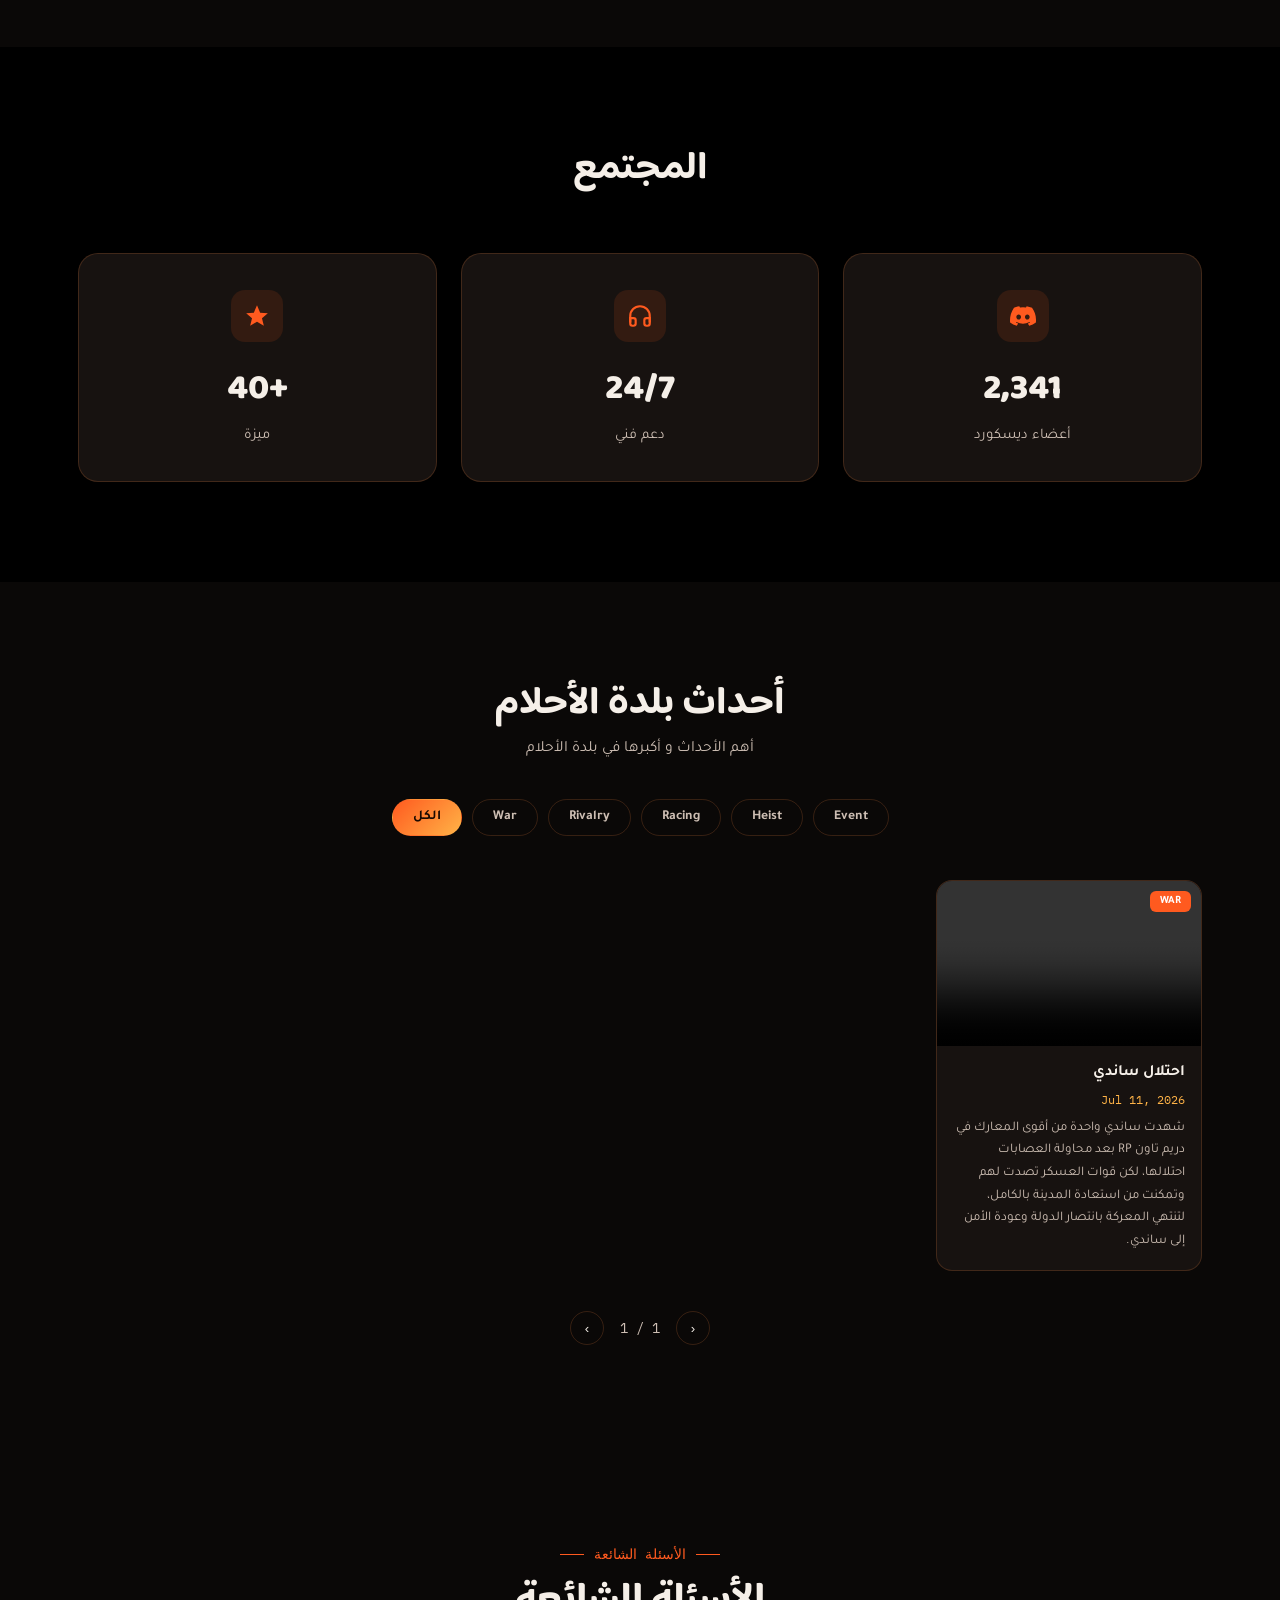
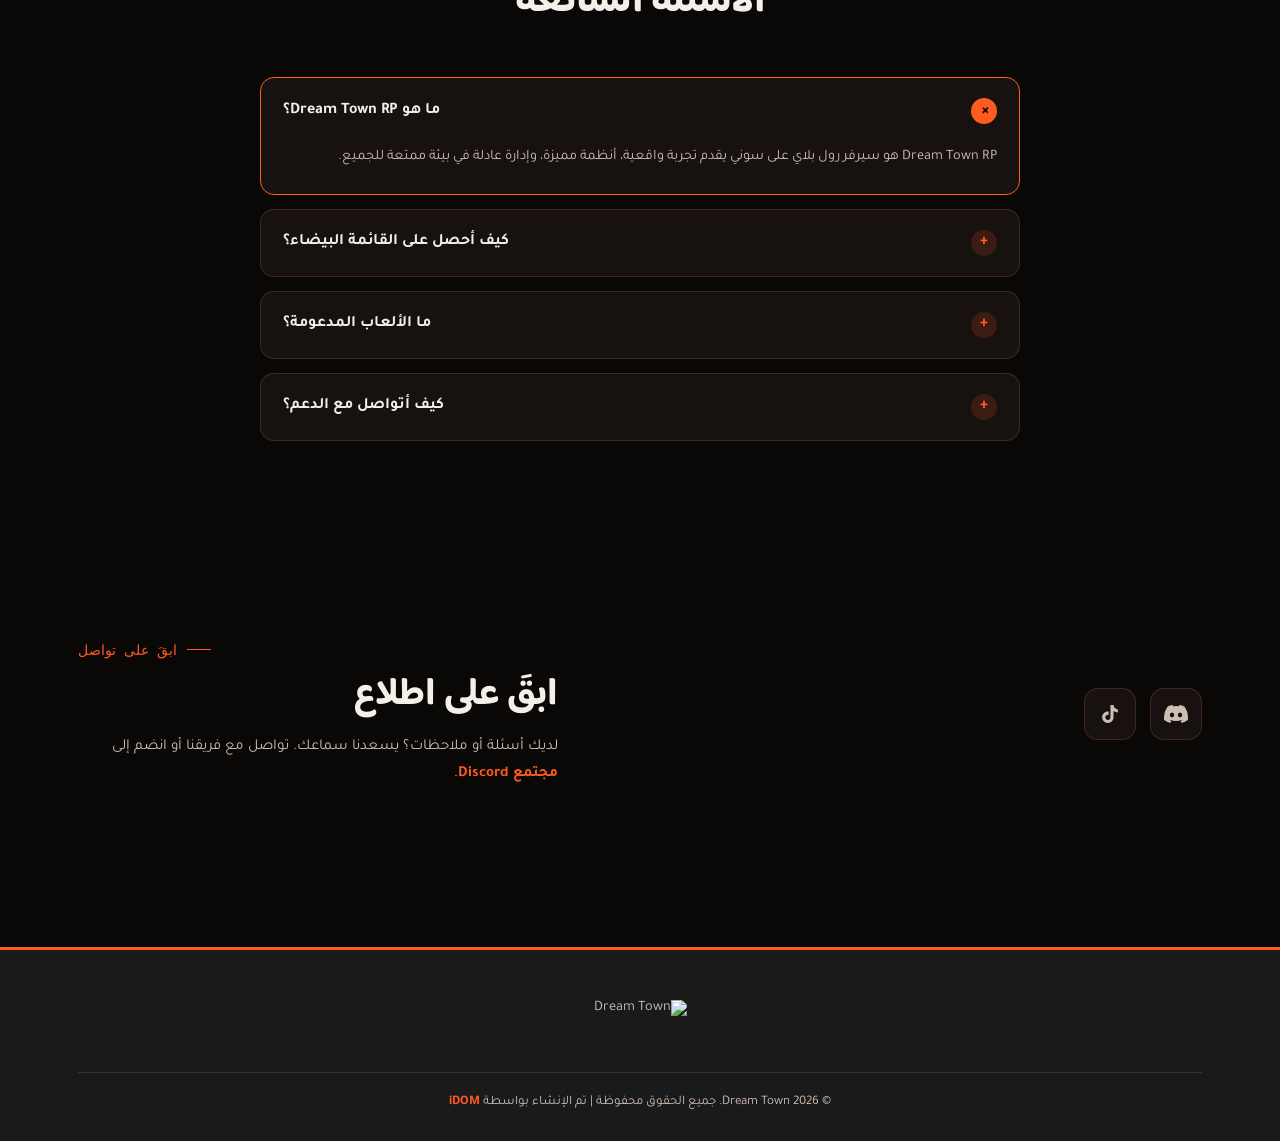
==== commit 64ed91a9: "Update index.html" ====
--- a/index.html
+++ b/index.html
@@ -169,12 +169,15 @@
   .event-media{
     position:relative; aspect-ratio:16/10;
     background:linear-gradient(135deg,#2a1712,#171015);
-    background-size:cover; background-position:center;
     display:flex; align-items:center; justify-content:center;
+    overflow:hidden;
+  }
+  .event-media video{
+    width:100%; height:100%; object-fit:cover; display:block;
   }
   .event-media svg{width:42px; height:42px; color:rgba(255,140,66,0.5);}
   .event-badge{
-    position:absolute; top:10px; right:10px;
+    position:absolute; top:10px; right:10px; z-index:2;
     background:var(--ember); color:#fff; font-size:.7rem; font-weight:700;
     padding:4px 10px; border-radius:6px; text-transform:uppercase;
   }
@@ -185,13 +188,8 @@
     color:var(--gold); margin-bottom:10px; display:block;
   }
   .event-desc{
-    color:var(--mist); font-size:.83rem; line-height:1.7; margin-bottom:16px;
-    display:-webkit-box; -webkit-line-clamp:2; -webkit-box-orient:vertical; overflow:hidden;
-  }
-  .event-stats{display:flex; gap:18px;}
-  .event-stats .stat{display:flex; flex-direction:column; gap:2px;}
-  .event-stats .stat b{color:var(--ember); font-size:.95rem; font-weight:800;}
-  .event-stats .stat span{color:var(--mist); font-size:.72rem;}
+    color:var(--mist); font-size:.83rem; line-height:1.7;
+  }
 
   .events-pagination{
     display:flex; justify-content:center; align-items:center; gap:16px;
@@ -459,53 +457,16 @@
 
       <div class="events-grid" id="eventsGrid">
 
-        <!-- بطاقة 1 -->
+        <!-- حدث: احتلال ساندي -->
         <div class="event-card" data-category="war">
           <div class="event-media">
-            <svg viewBox="0 0 24 24" fill="none" stroke="currentColor" stroke-width="1.5"><rect x="3" y="4" width="18" height="13" rx="2"/><path d="M8 21h8M12 17v4"/></svg>
             <span class="event-badge">War</span>
+            <video src="https://files.catbox.moe/c79yds.mov" controls muted playsinline></video>
           </div>
           <div class="event-body">
-            <div class="event-title">حرب العصابات: الشمال ضد الجنوب</div>
-            <span class="event-date">Feb 1, 2026</span>
-            <p class="event-desc">الخلافات على الأراضي انقلبت إلى حرب عصابات واسعة النطاق، اختارت كل عصابة جانبًا في هذه المدينة...</p>
-            <div class="event-stats">
-              <div class="stat"><b>25M</b><span>مشاهدات</span></div>
-              <div class="stat"><b>400</b><span>شير</span></div>
-            </div>
-          </div>
-        </div>
-
-        <!-- بطاقة 2 -->
-        <div class="event-card" data-category="event">
-          <div class="event-media">
-            <svg viewBox="0 0 24 24" fill="none" stroke="currentColor" stroke-width="1.5"><rect x="3" y="4" width="18" height="13" rx="2"/><path d="M8 21h8M12 17v4"/></svg>
-            <span class="event-badge">Event</span>
-          </div>
-          <div class="event-body">
-            <div class="event-title">حدث جزيرة الرسامين</div>
-            <span class="event-date">Feb 22, 2025</span>
-            <p class="event-desc">حدث جزيرة الرسامين، حيث يجمع جميع اللاعبين الذين دقت ساعتهم بتصويبهم و يجعلهم يتنافسون سويًا...</p>
-            <div class="event-stats">
-              <div class="stat"><b>15M</b><span>مشاهدات</span></div>
-              <div class="stat"><b>180</b><span>شير</span></div>
-            </div>
-          </div>
-        </div>
-
-        <!-- بطاقة 3 -->
-        <div class="event-card" data-category="heist">
-          <div class="event-media" style="background-image:url('');">
-            <span class="event-badge">Heist</span>
-          </div>
-          <div class="event-body">
-            <div class="event-title">حدث فورملا يوم التأسيس</div>
-            <span class="event-date">Feb 23, 2026</span>
-            <p class="event-desc">حدث فورملا يوم التأسيس حيث يتسابق اللاعبون على المراكز الأولى و حصد الجوائز!</p>
-            <div class="event-stats">
-              <div class="stat"><b>18.7M</b><span>مشاهدات</span></div>
-              <div class="stat"><b>280</b><span>شير</span></div>
-            </div>
+            <div class="event-title">احتلال ساندي</div>
+            <span class="event-date">Jul 11, 2026</span>
+            <p class="event-desc">شهدت ساندي واحدة من أقوى المعارك في دريم تاون RP بعد محاولة العصابات احتلالها، لكن قوات العسكر تصدت لهم وتمكنت من استعادة المدينة بالكامل، لتنتهي المعركة بانتصار الدولة وعودة الأمن إلى ساندي.</p>
           </div>
         </div>
 
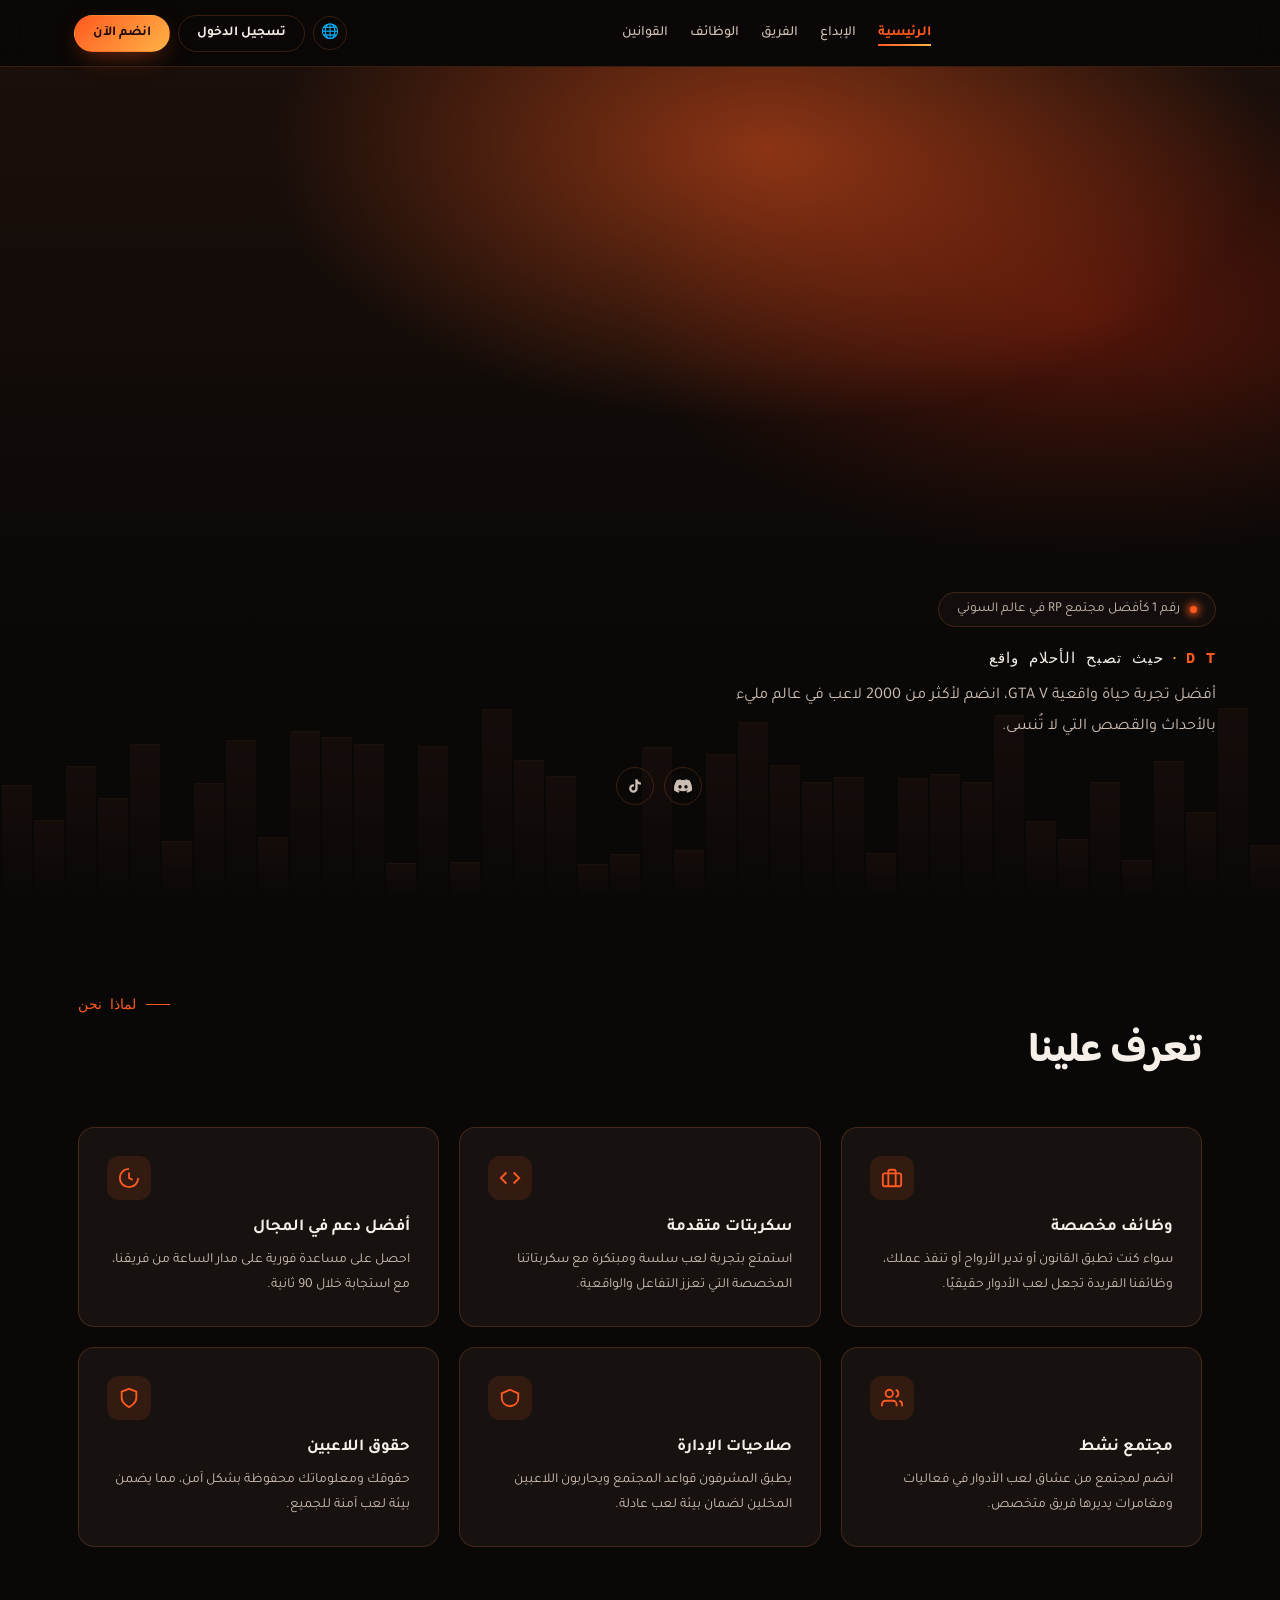
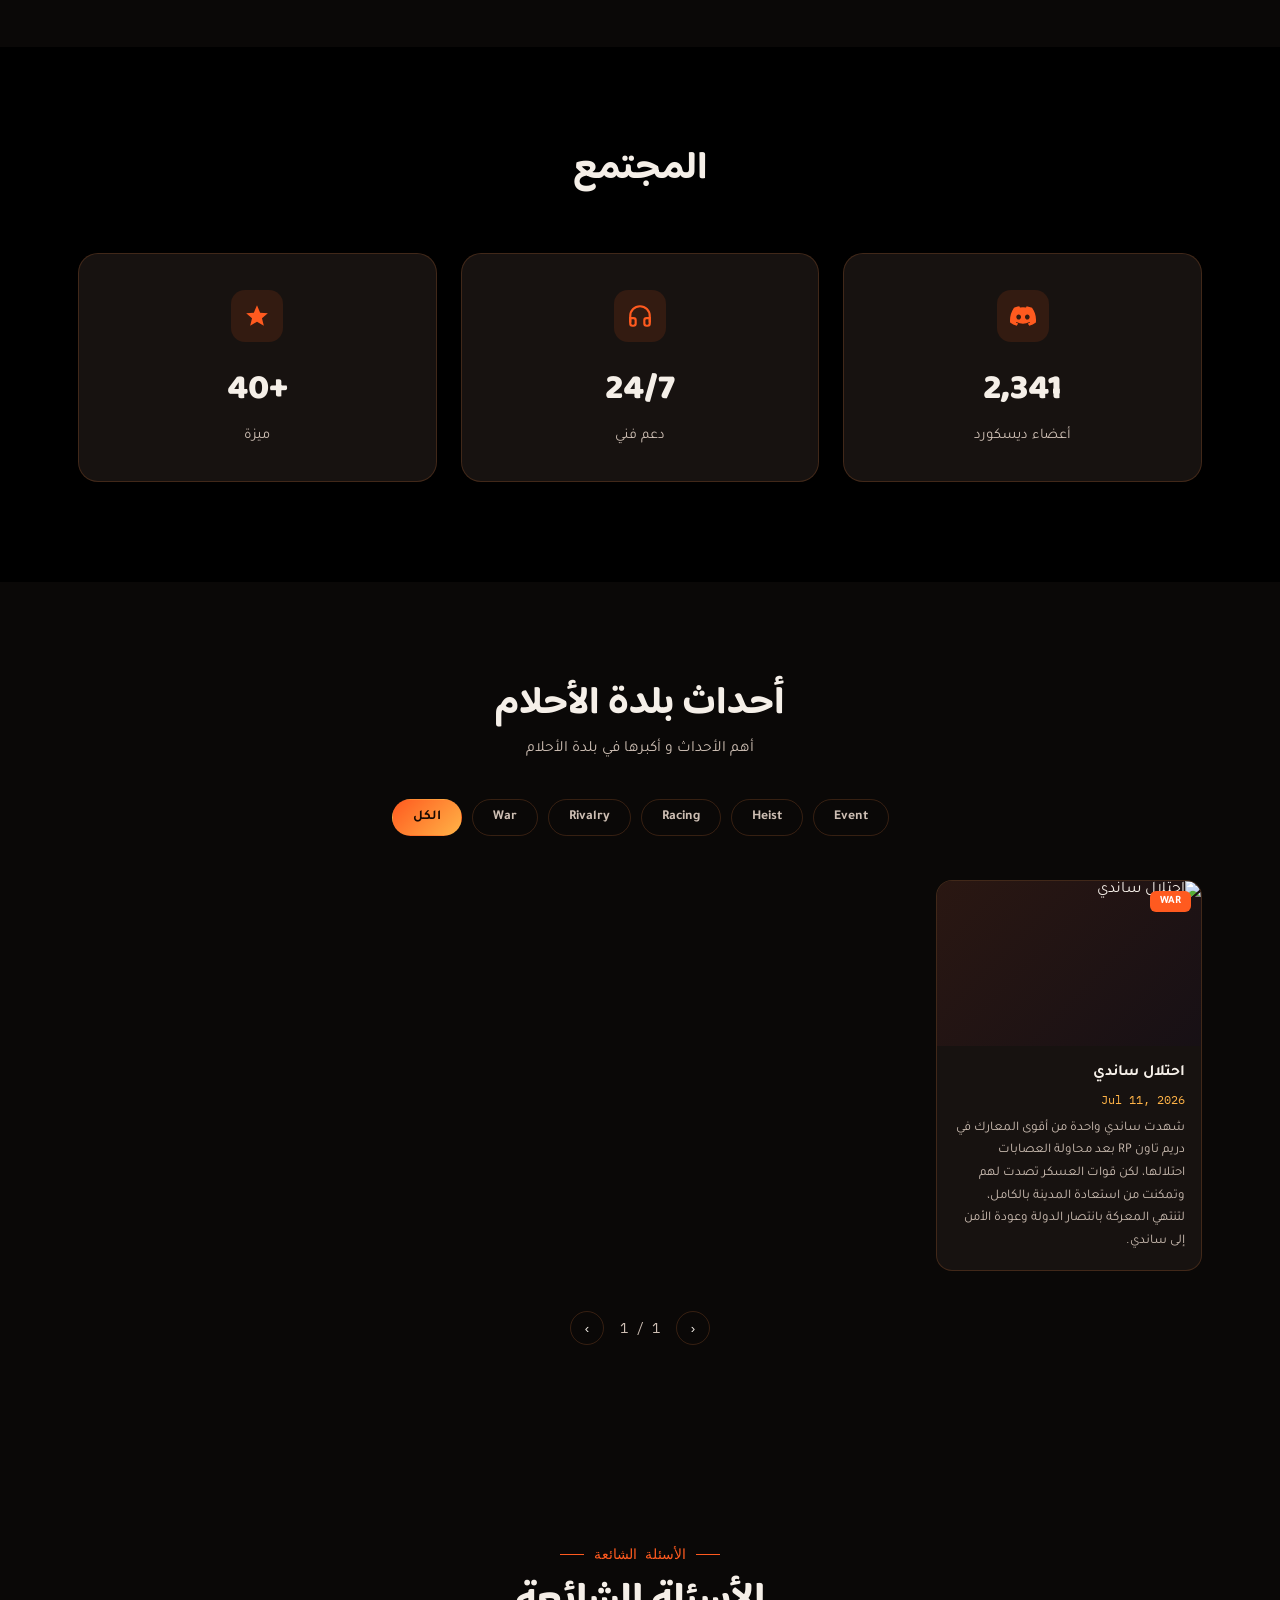
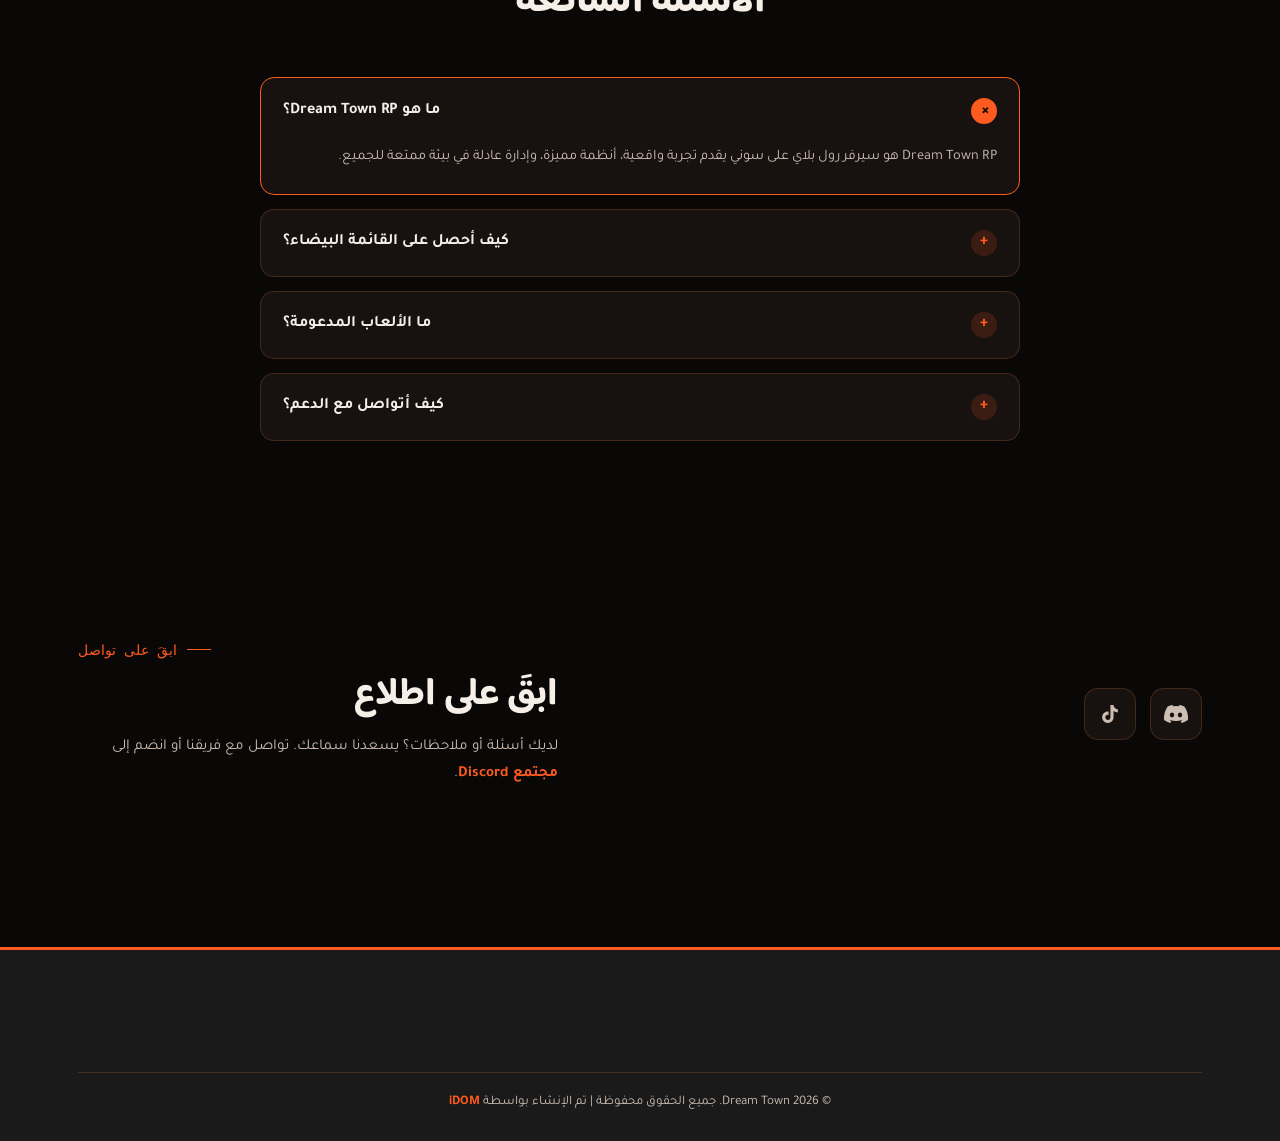
==== commit f90b0225: "Update index.html" ====
--- a/index.html
+++ b/index.html
@@ -169,12 +169,11 @@
   .event-media{
     position:relative; aspect-ratio:16/10;
     background:linear-gradient(135deg,#2a1712,#171015);
+    background-size:cover; background-position:center;
     display:flex; align-items:center; justify-content:center;
     overflow:hidden;
   }
-  .event-media video{
-    width:100%; height:100%; object-fit:cover; display:block;
-  }
+  .event-media img{width:100%; height:100%; object-fit:cover; display:block;}
   .event-media svg{width:42px; height:42px; color:rgba(255,140,66,0.5);}
   .event-badge{
     position:absolute; top:10px; right:10px; z-index:2;
@@ -300,7 +299,7 @@
 
 <header>
   <nav>
-    <a href="index.html" class="logo-img"><img src="https://files.catbox.moe/fc1899.png" alt="Dream Town"></a>
+    <a href="index.html" class="logo-img"><img src="https://files.catbox.moe/fc1899.png" alt=""></a>
     <ul class="navlinks">
       <li><a href="index.html" class="active">الرئيسية</a></li>
       <li><a href="creativity.html">الإبداع</a></li>
@@ -461,7 +460,7 @@
         <div class="event-card" data-category="war">
           <div class="event-media">
             <span class="event-badge">War</span>
-            <video src="https://files.catbox.moe/c79yds.mov" controls muted playsinline></video>
+            <img src="https://files.catbox.moe/t46nv7.jpeg" alt="احتلال ساندي">
           </div>
           <div class="event-body">
             <div class="event-title">احتلال ساندي</div>
@@ -564,7 +563,7 @@
 <footer>
   <div class="wrap">
     <div class="footer-top">
-      <a href="index.html" class="logo-img"><img src="https://files.catbox.moe/fc1899.png" alt="Dream Town"></a>
+      <a href="index.html" class="logo-img"><img src="https://files.catbox.moe/fc1899.png" alt=""></a>
     </div>
     <div class="footer-bottom">© 2026 Dream Town. جميع الحقوق محفوظة | تم الإنشاء بواسطة <a href="https://discord.com/users/1149991645203406848" target="_blank" rel="noopener" style="color:var(--ember); font-weight:700;">iDOM</a></div>
   </div>
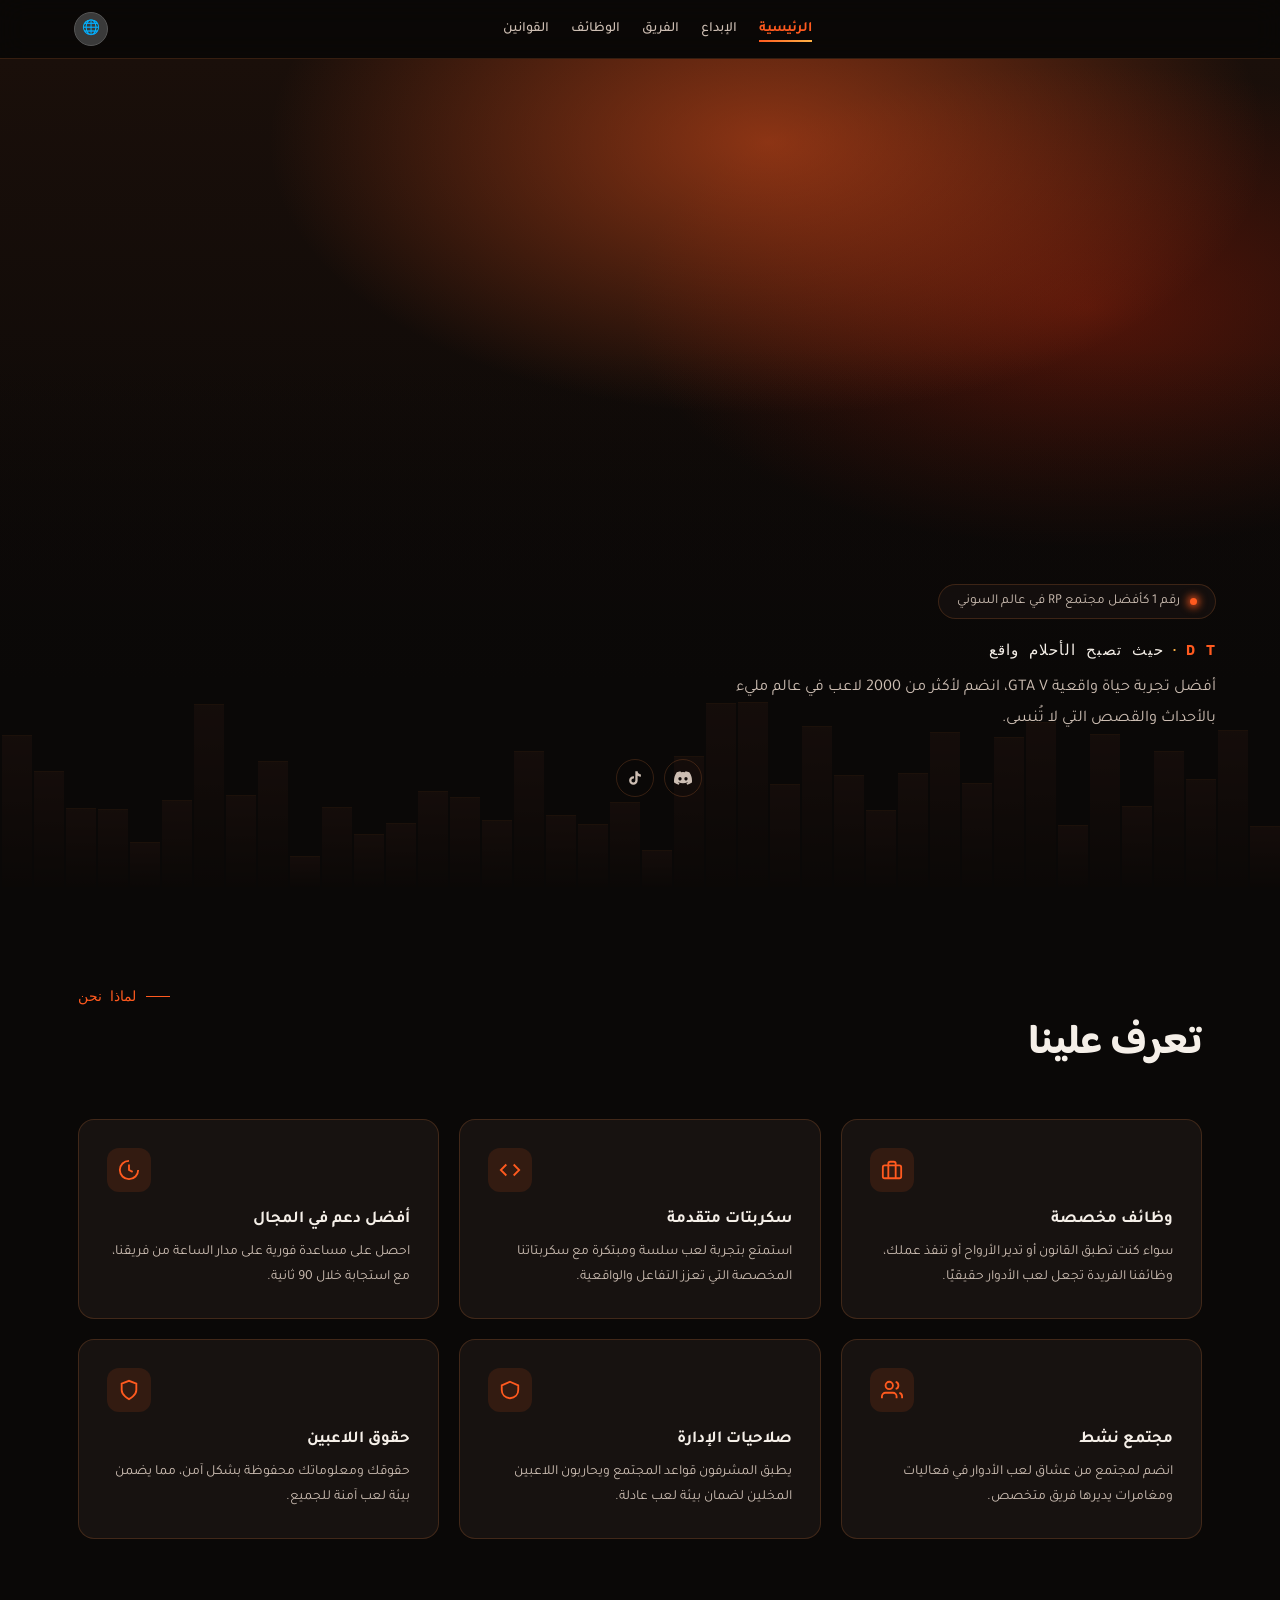
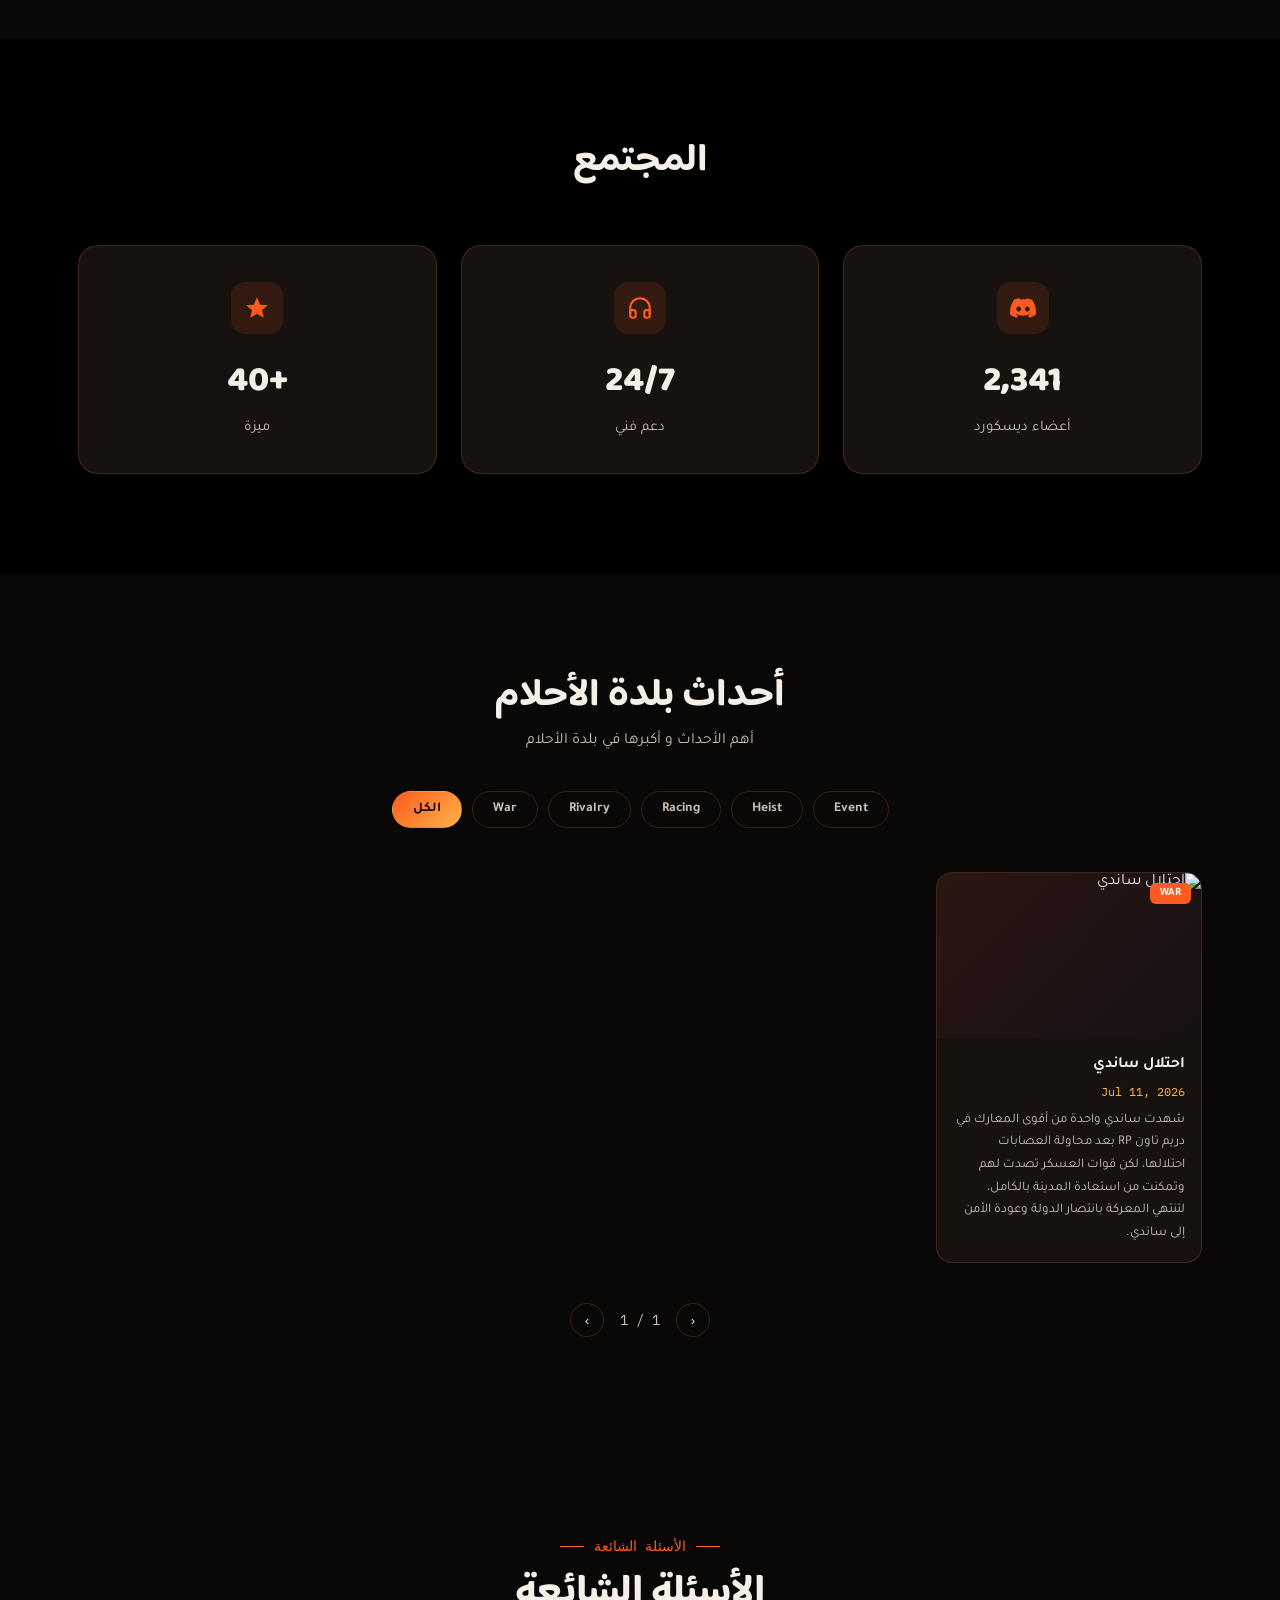
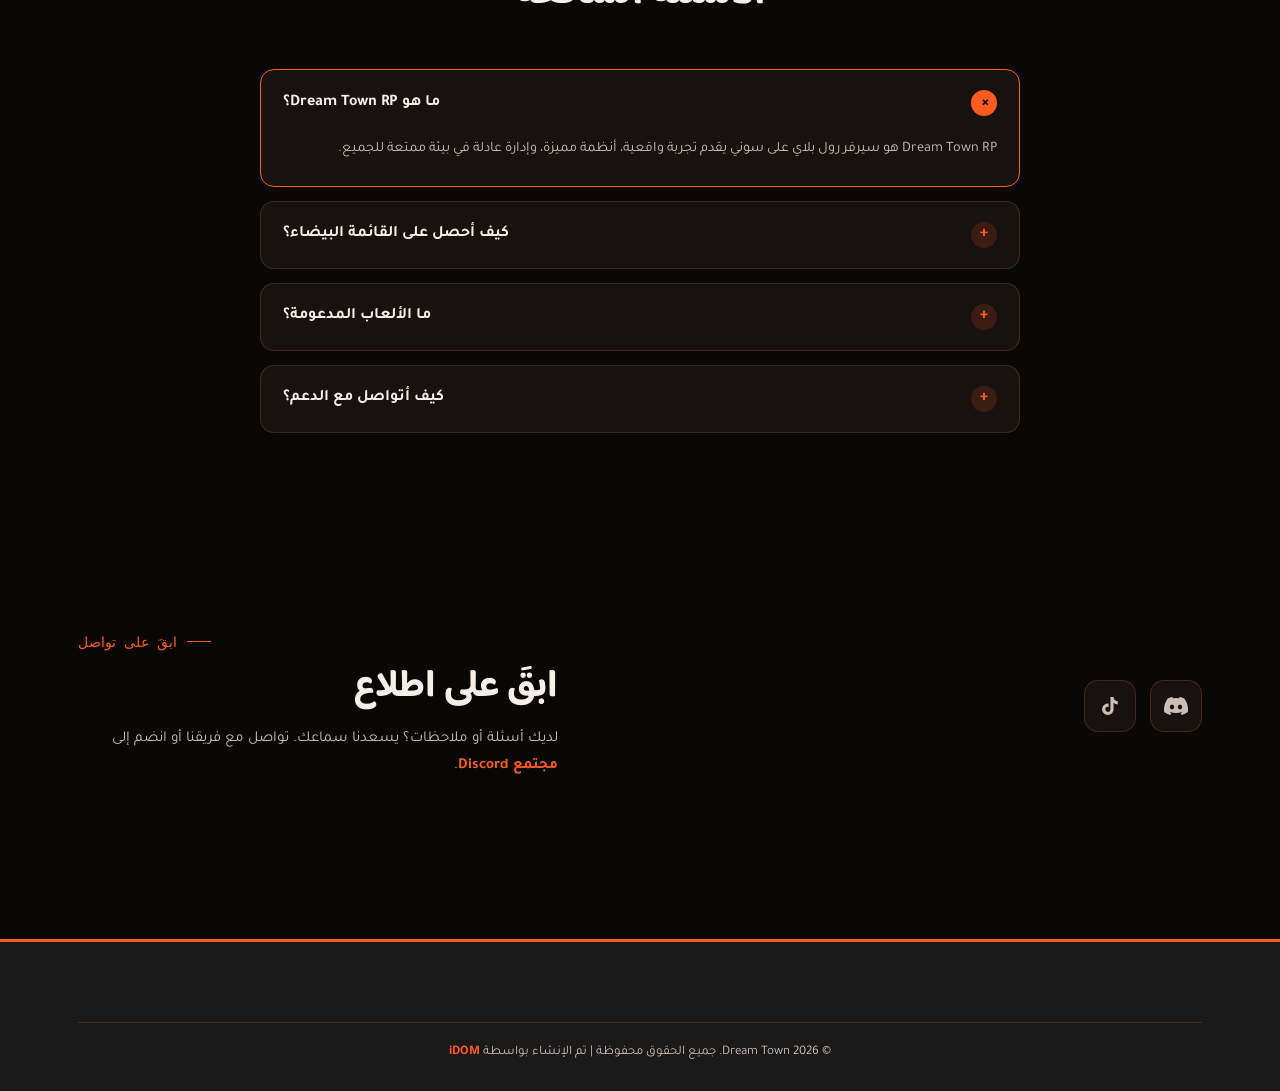
==== commit 18fe5e46: "Update index.html" ====
--- a/index.html
+++ b/index.html
@@ -32,8 +32,9 @@
   }
   .navcta{display:flex; gap:8px; align-items:center;}
   .icon-btn{
-    width:34px; height:34px; border-radius:50%; border:1px solid var(--line);
-    display:flex; align-items:center; justify-content:center; font-size:.9rem; color:var(--mist);
+    width:34px; height:34px; border-radius:50%; border:1px solid #555;
+    display:flex; align-items:center; justify-content:center; font-size:.9rem; color:#ccc;
+    background:#3a3a3a;
   }
   .logo-img{display:flex; align-items:center;}
   .logo-img img{height:42px; width:auto; display:block;}
@@ -299,7 +300,7 @@
 
 <header>
   <nav>
-    <a href="index.html" class="logo-img"><img src="https://files.catbox.moe/fc1899.png" alt=""></a>
+    <a href="index.html" class="logo-img"><img src="https://files.catbox.moe/fc1899.png?v=2" alt="" onerror="this.style.display='none'"></a>
     <ul class="navlinks">
       <li><a href="index.html" class="active">الرئيسية</a></li>
       <li><a href="creativity.html">الإبداع</a></li>
@@ -309,8 +310,6 @@
     </ul>
     <div class="navcta">
       <a class="icon-btn" href="#" aria-label="اللغة">🌐</a>
-      <a class="btn btn-ghost" href="#">تسجيل الدخول</a>
-      <a class="btn btn-primary" href="#" target="_blank" rel="noopener">انضم الآن</a>
     </div>
   </nav>
 </header>
@@ -563,7 +562,7 @@
 <footer>
   <div class="wrap">
     <div class="footer-top">
-      <a href="index.html" class="logo-img"><img src="https://files.catbox.moe/fc1899.png" alt=""></a>
+      <a href="index.html" class="logo-img"><img src="https://files.catbox.moe/fc1899.png?v=2" alt="" onerror="this.style.display='none'"></a>
     </div>
     <div class="footer-bottom">© 2026 Dream Town. جميع الحقوق محفوظة | تم الإنشاء بواسطة <a href="https://discord.com/users/1149991645203406848" target="_blank" rel="noopener" style="color:var(--ember); font-weight:700;">iDOM</a></div>
   </div>
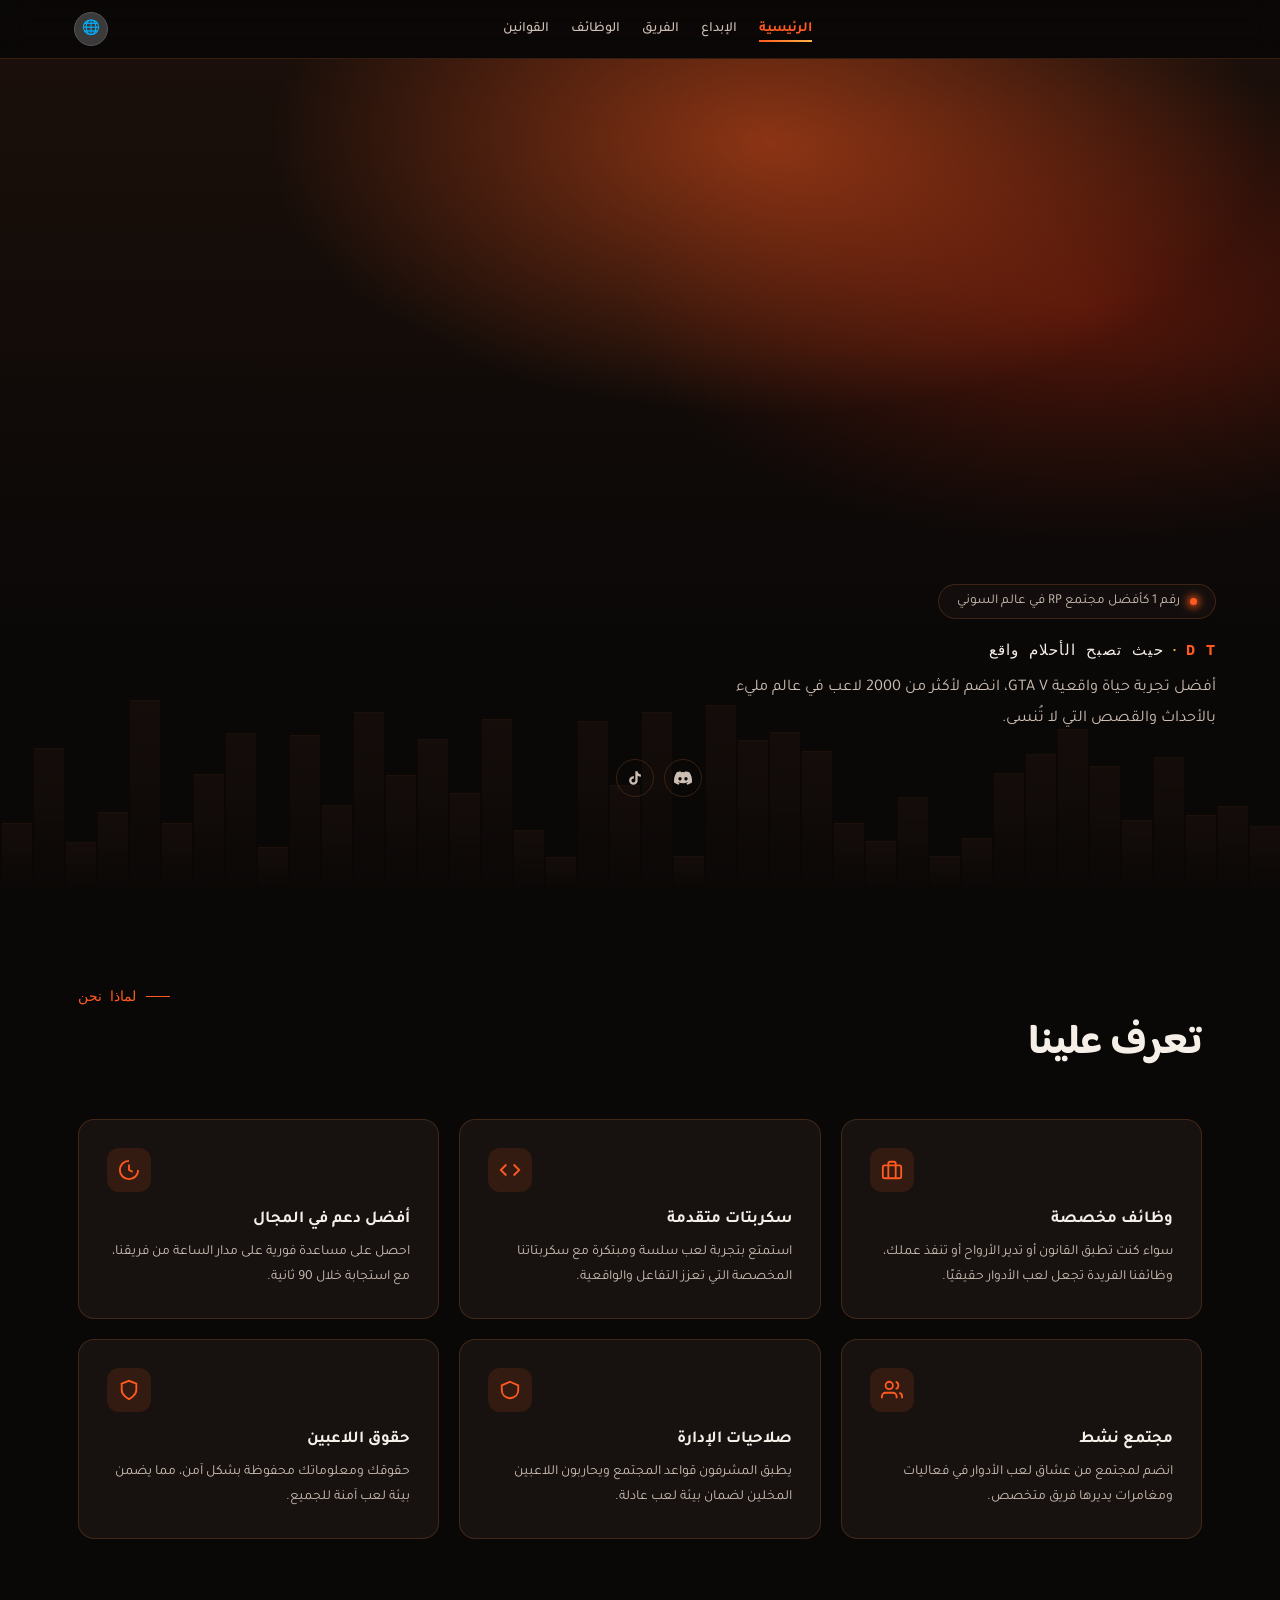
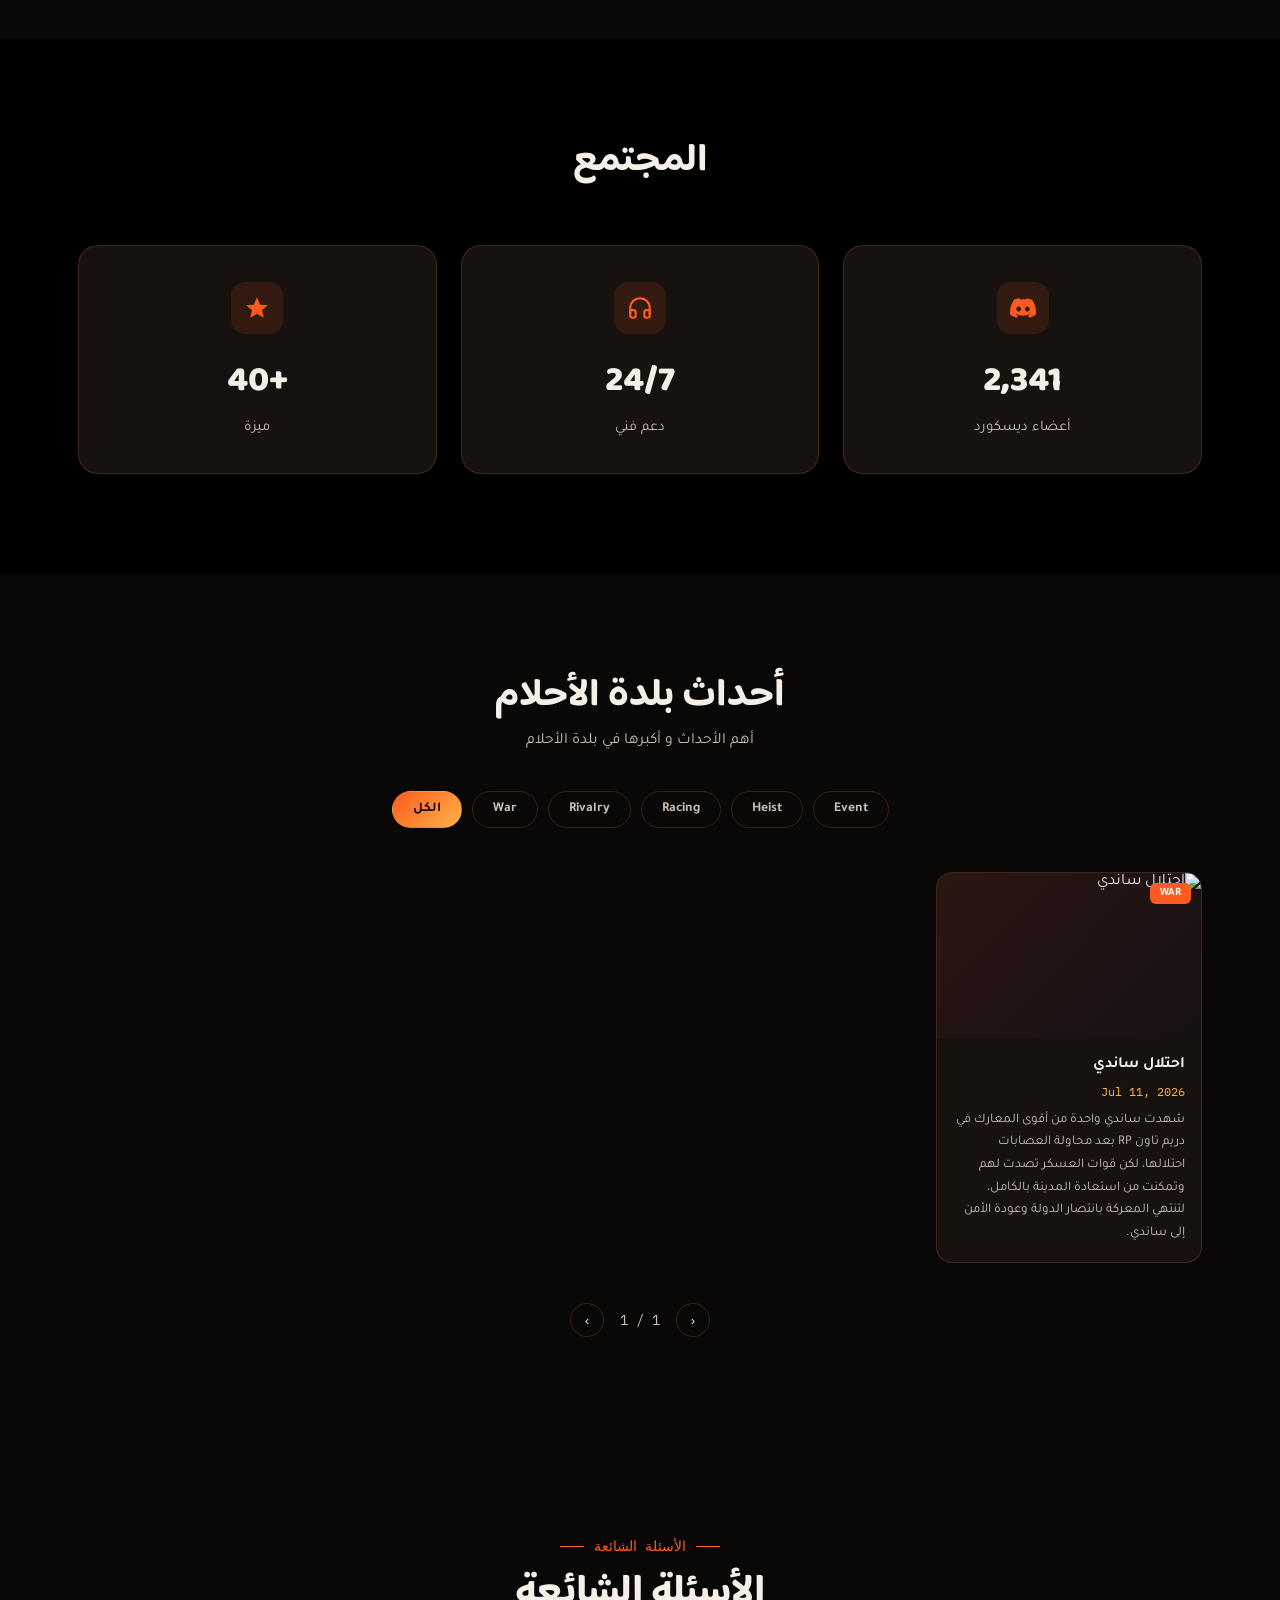
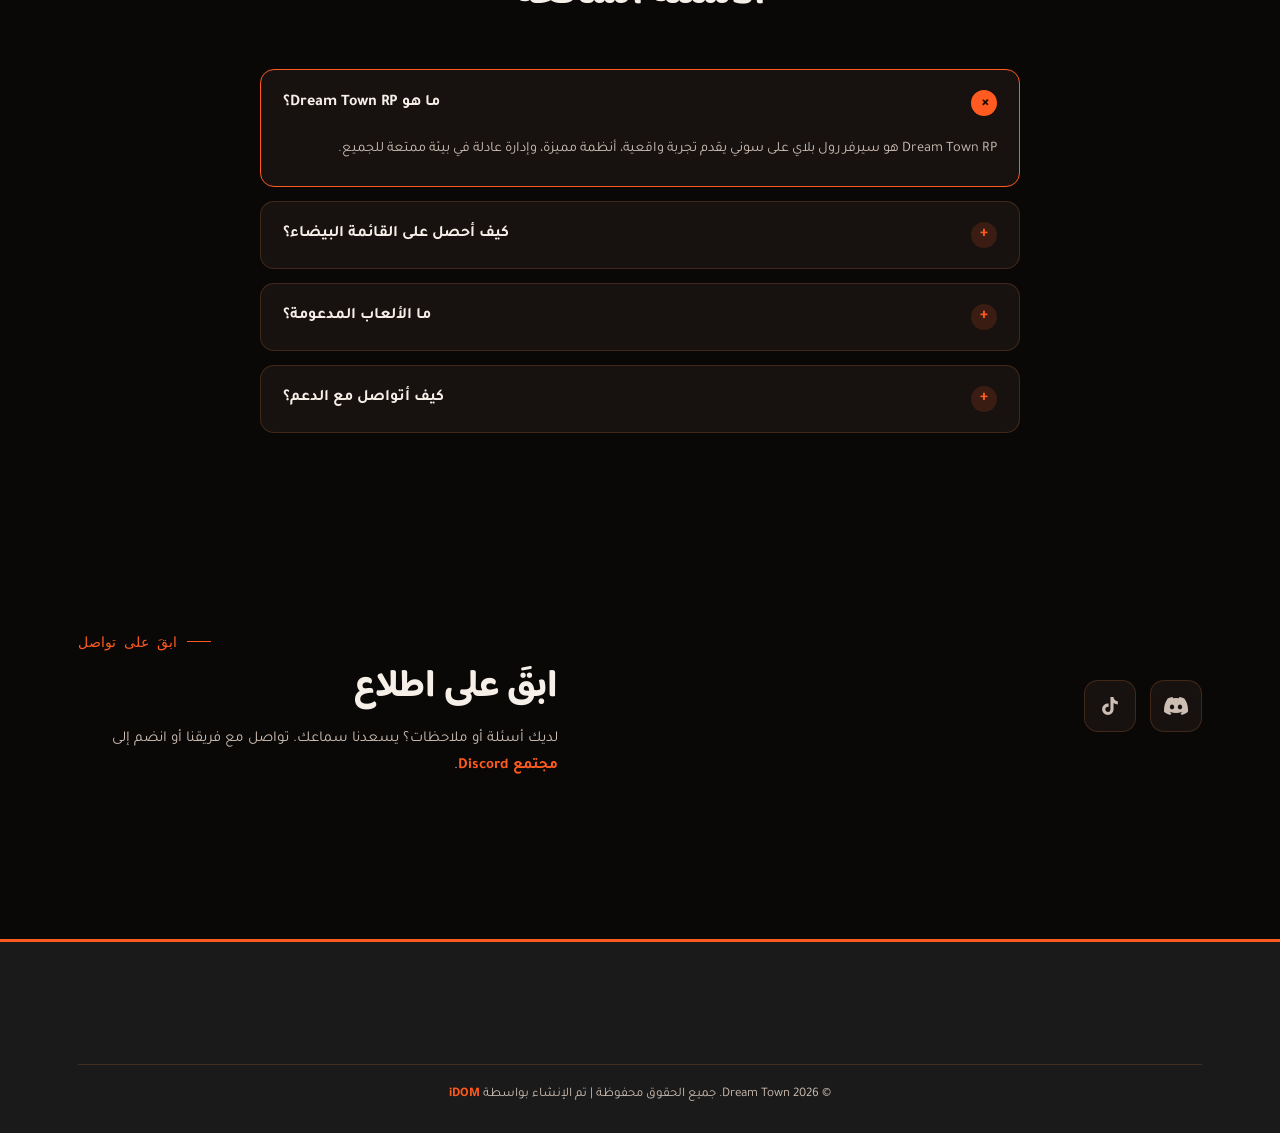
==== commit ae3555ca: "Update index.html" ====
--- a/index.html
+++ b/index.html
@@ -560,9 +560,9 @@
 </main>
 
 <footer>
-  <div class="wrap">
+   <div class="wrap">
     <div class="footer-top">
-      <a href="index.html" class="logo-img"><img src="https://files.catbox.moe/fc1899.png?v=2" alt="" onerror="this.style.display='none'"></a>
+      <a href="index.html" class="logo-img"><img src="https://files.catbox.moe/zom6x4.webp" alt=""></a>
     </div>
     <div class="footer-bottom">© 2026 Dream Town. جميع الحقوق محفوظة | تم الإنشاء بواسطة <a href="https://discord.com/users/1149991645203406848" target="_blank" rel="noopener" style="color:var(--ember); font-weight:700;">iDOM</a></div>
   </div>
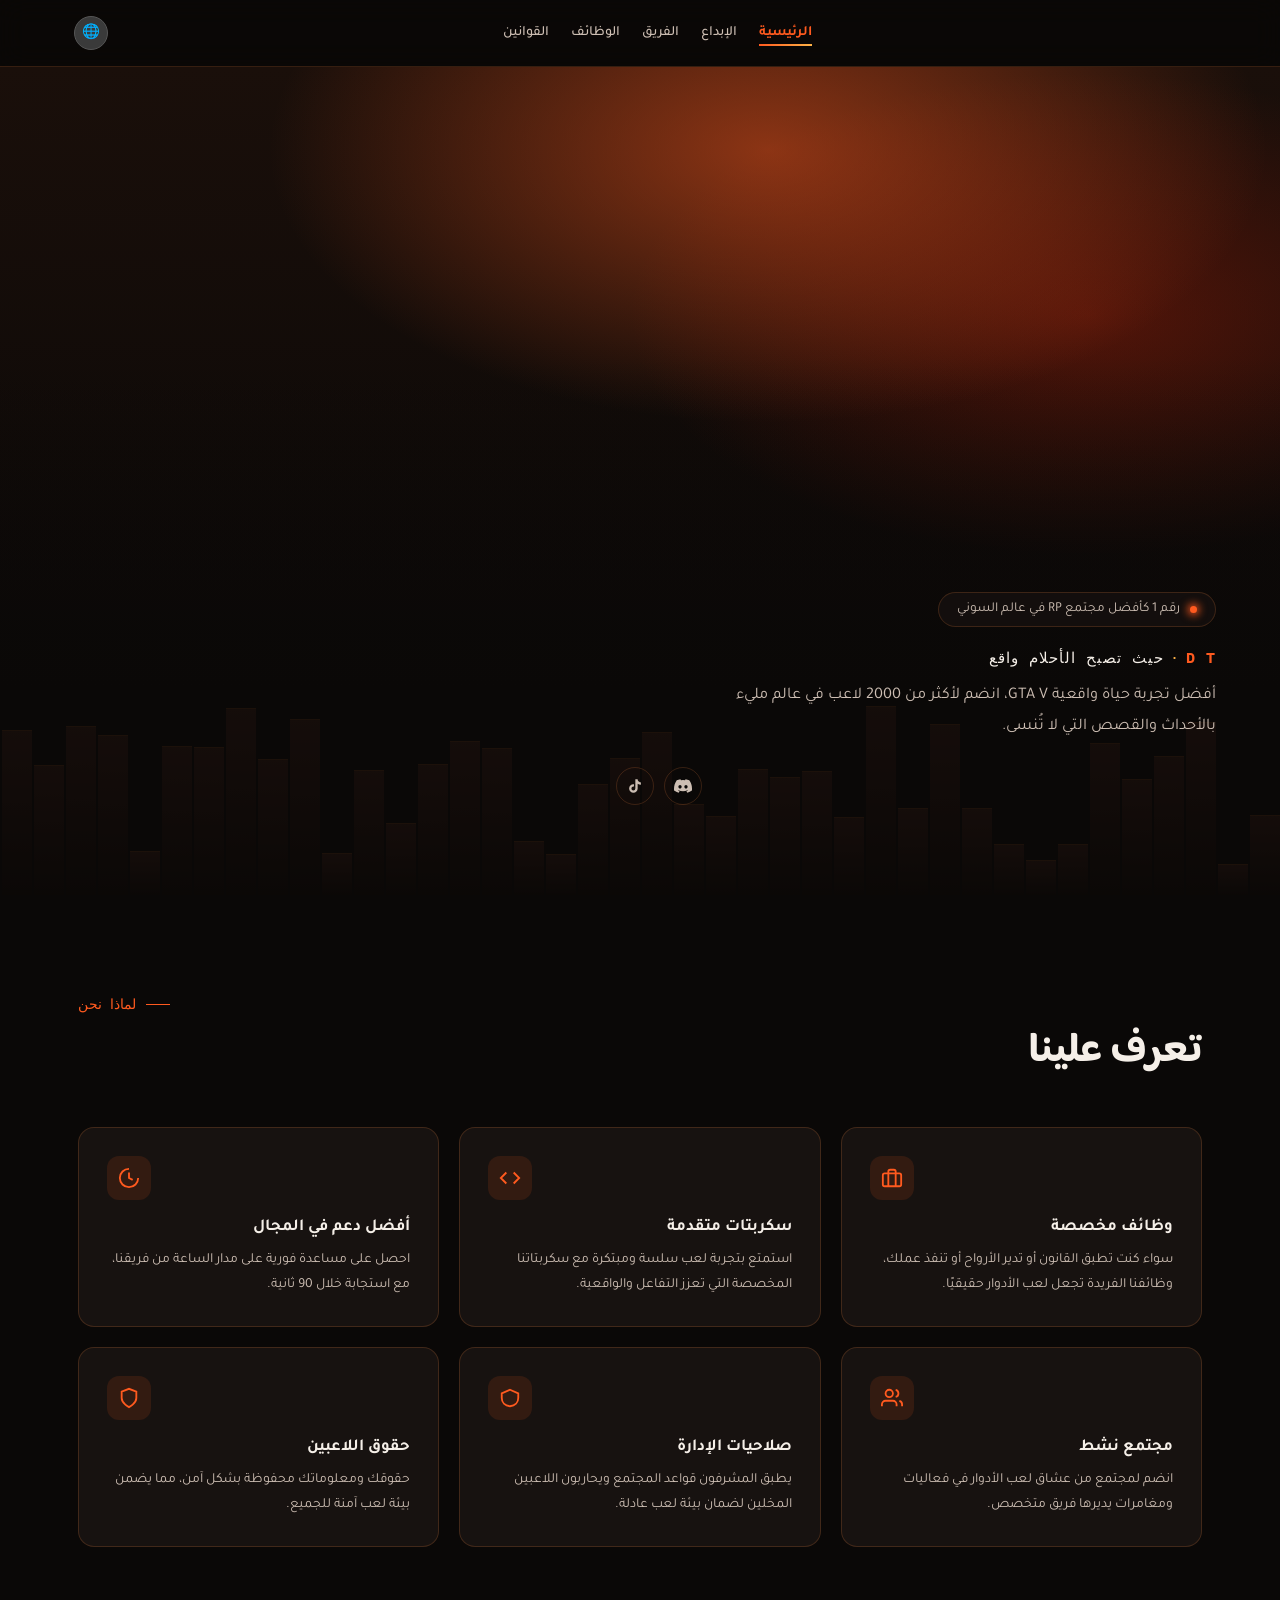
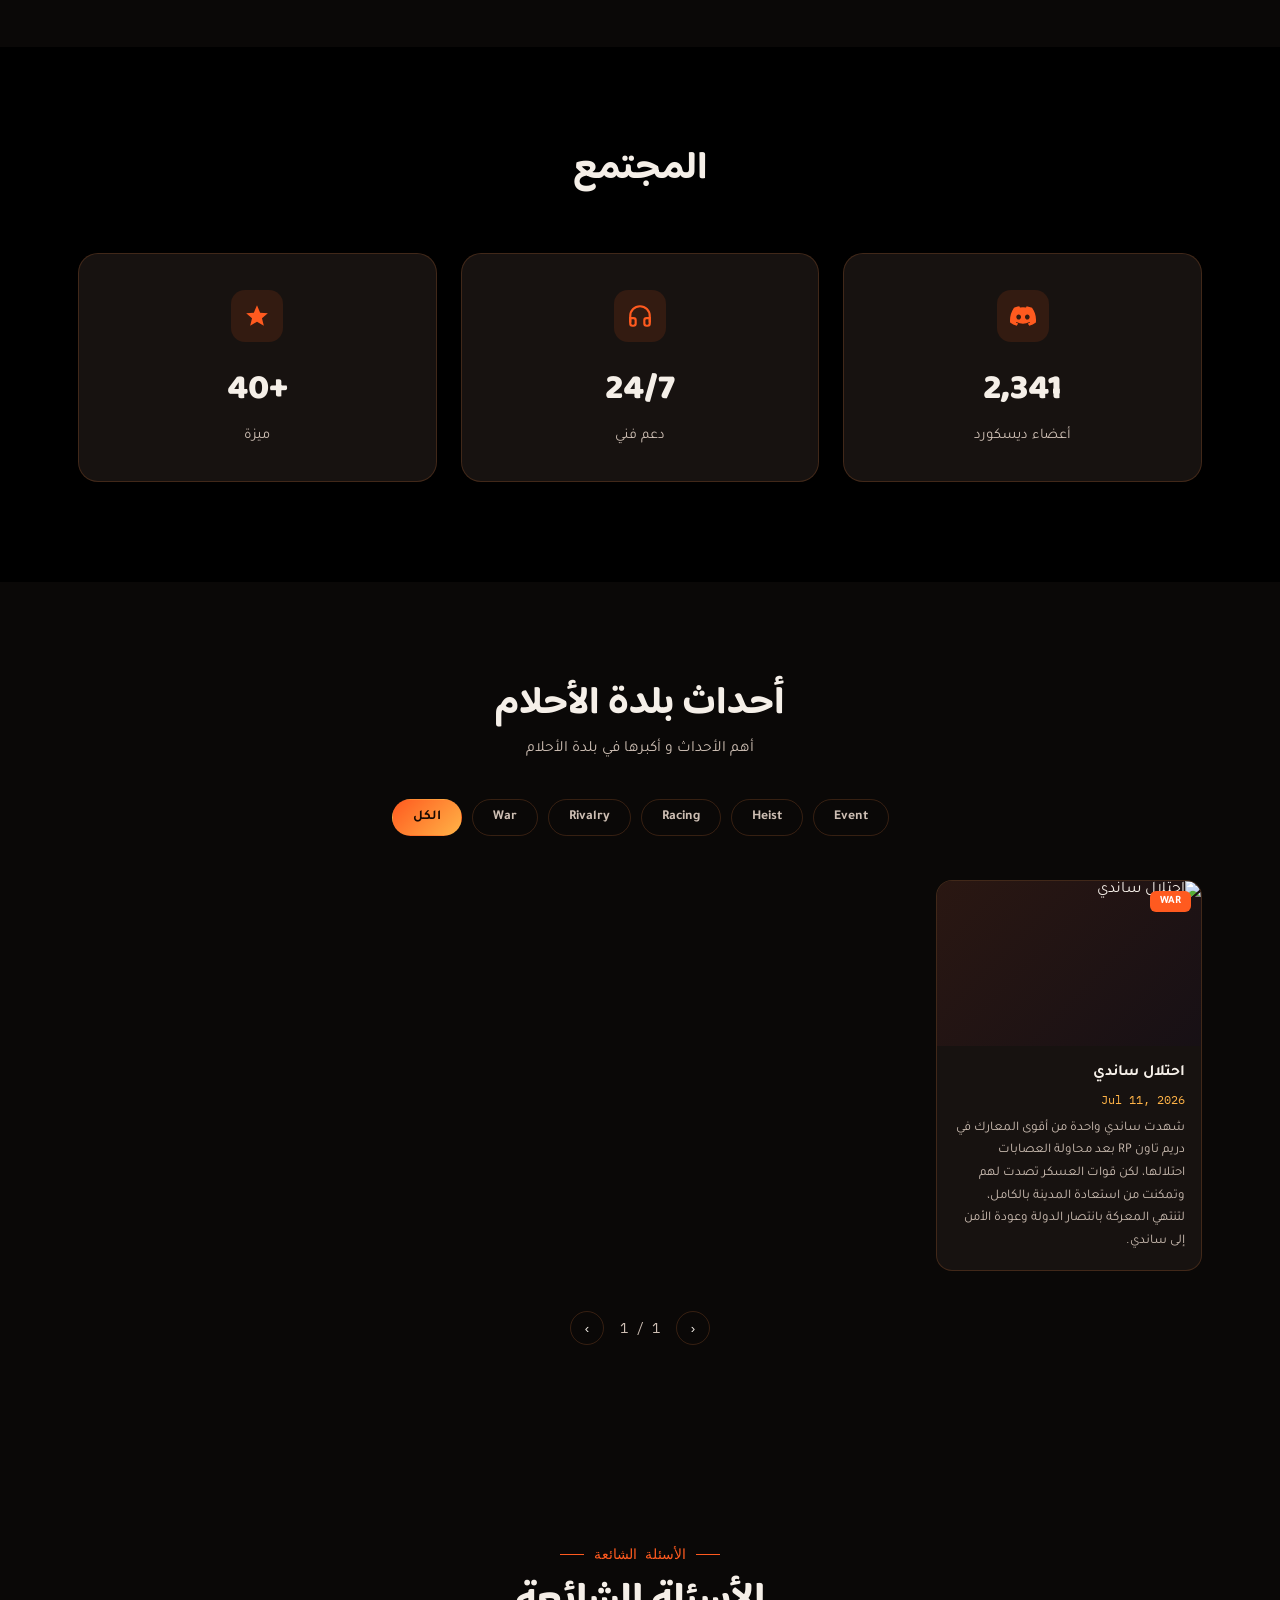
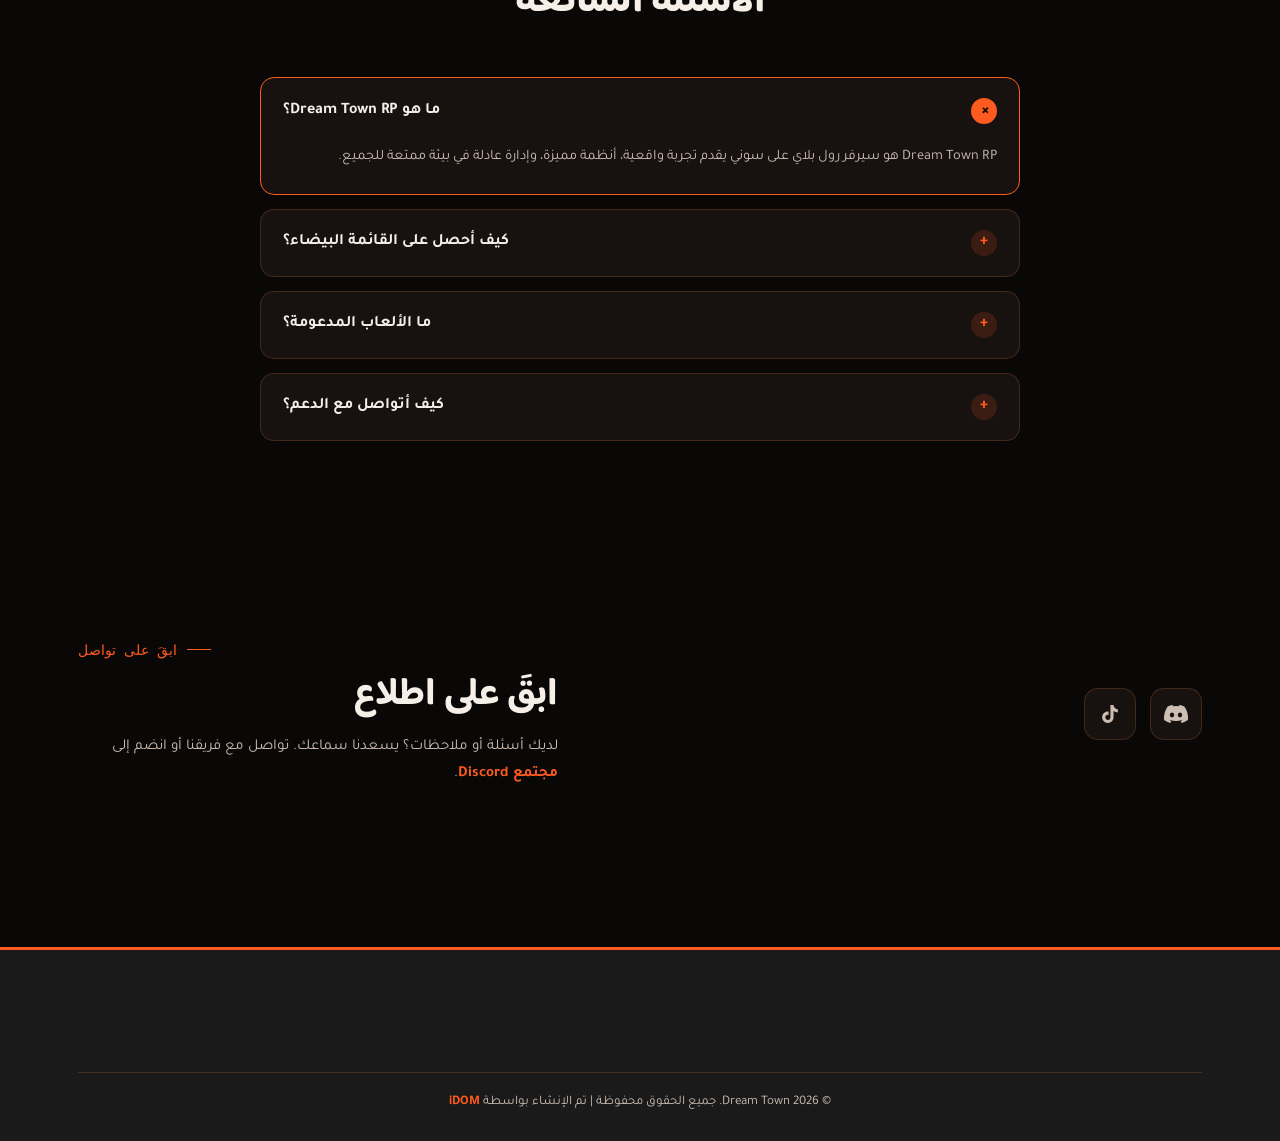
==== commit b2940807: "Update index.html" ====
--- a/index.html
+++ b/index.html
@@ -300,7 +300,7 @@
 
 <header>
   <nav>
-    <a href="index.html" class="logo-img"><img src="https://files.catbox.moe/fc1899.png?v=2" alt="" onerror="this.style.display='none'"></a>
+    <a href="index.html" class="logo-img"><img src="https://files.catbox.moe/fc1899.png" alt="" referrerpolicy="no-referrer"></a>
     <ul class="navlinks">
       <li><a href="index.html" class="active">الرئيسية</a></li>
       <li><a href="creativity.html">الإبداع</a></li>
@@ -459,7 +459,7 @@
         <div class="event-card" data-category="war">
           <div class="event-media">
             <span class="event-badge">War</span>
-            <img src="https://files.catbox.moe/t46nv7.jpeg" alt="احتلال ساندي">
+            <img src="https://files.catbox.moe/t46nv7.jpeg" alt="احتلال ساندي" referrerpolicy="no-referrer">
           </div>
           <div class="event-body">
             <div class="event-title">احتلال ساندي</div>
@@ -560,9 +560,9 @@
 </main>
 
 <footer>
-   <div class="wrap">
+  <div class="wrap">
     <div class="footer-top">
-      <a href="index.html" class="logo-img"><img src="https://files.catbox.moe/zom6x4.webp" alt=""></a>
+      <a href="index.html" class="logo-img"><img src="https://files.catbox.moe/fc1899.png" alt="" referrerpolicy="no-referrer"></a>
     </div>
     <div class="footer-bottom">© 2026 Dream Town. جميع الحقوق محفوظة | تم الإنشاء بواسطة <a href="https://discord.com/users/1149991645203406848" target="_blank" rel="noopener" style="color:var(--ember); font-weight:700;">iDOM</a></div>
   </div>
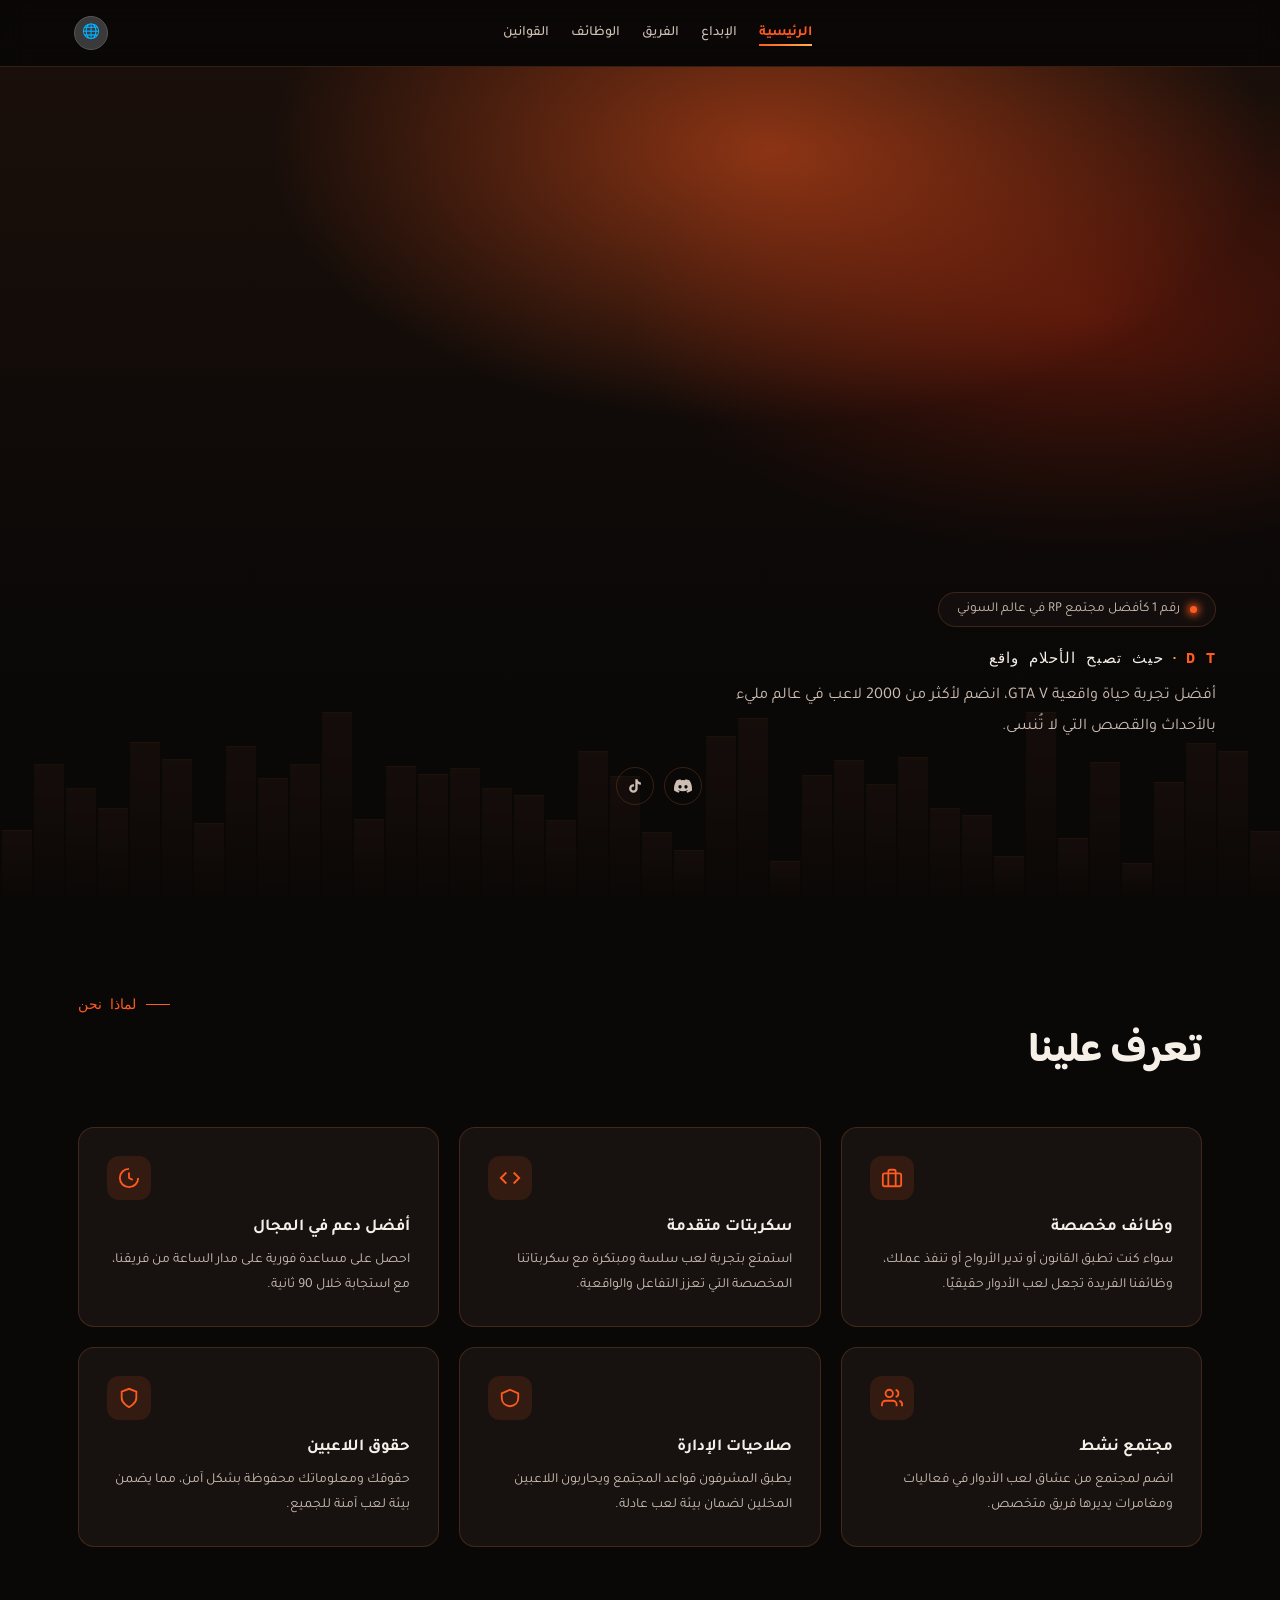
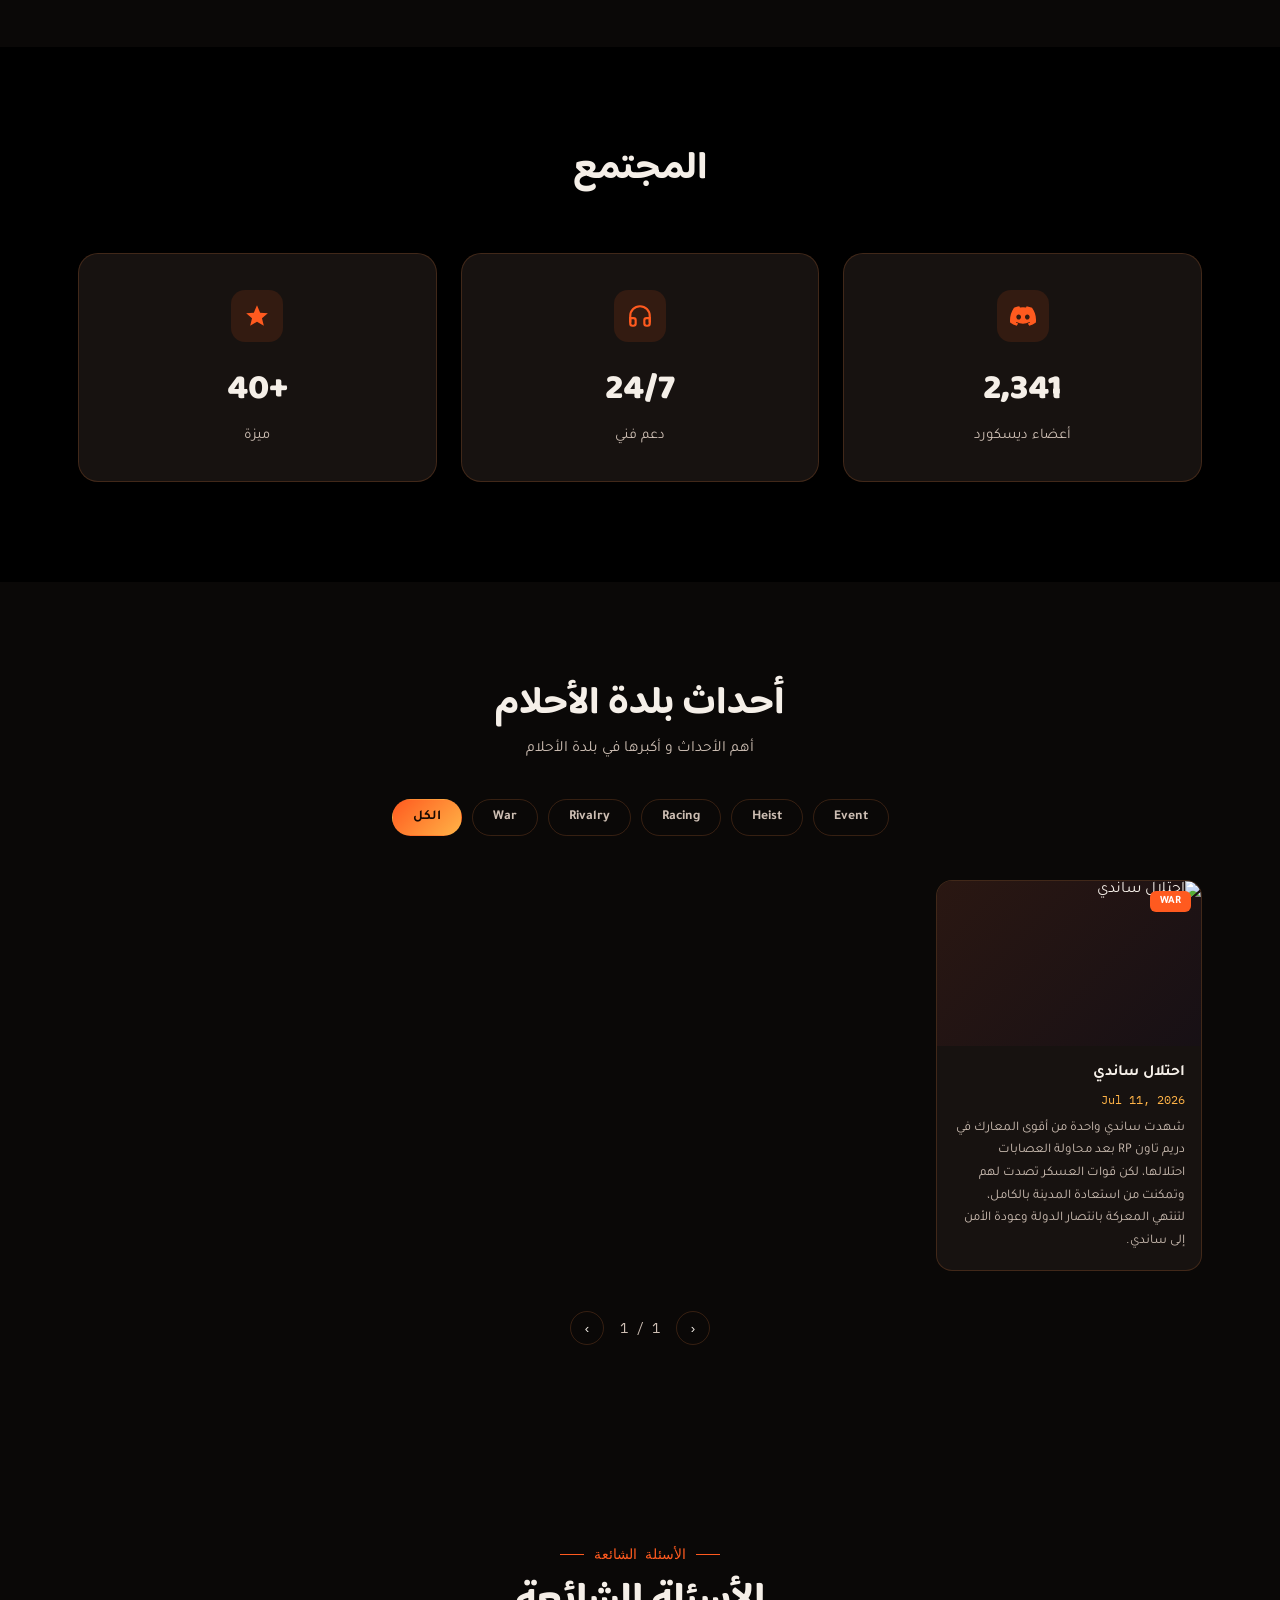
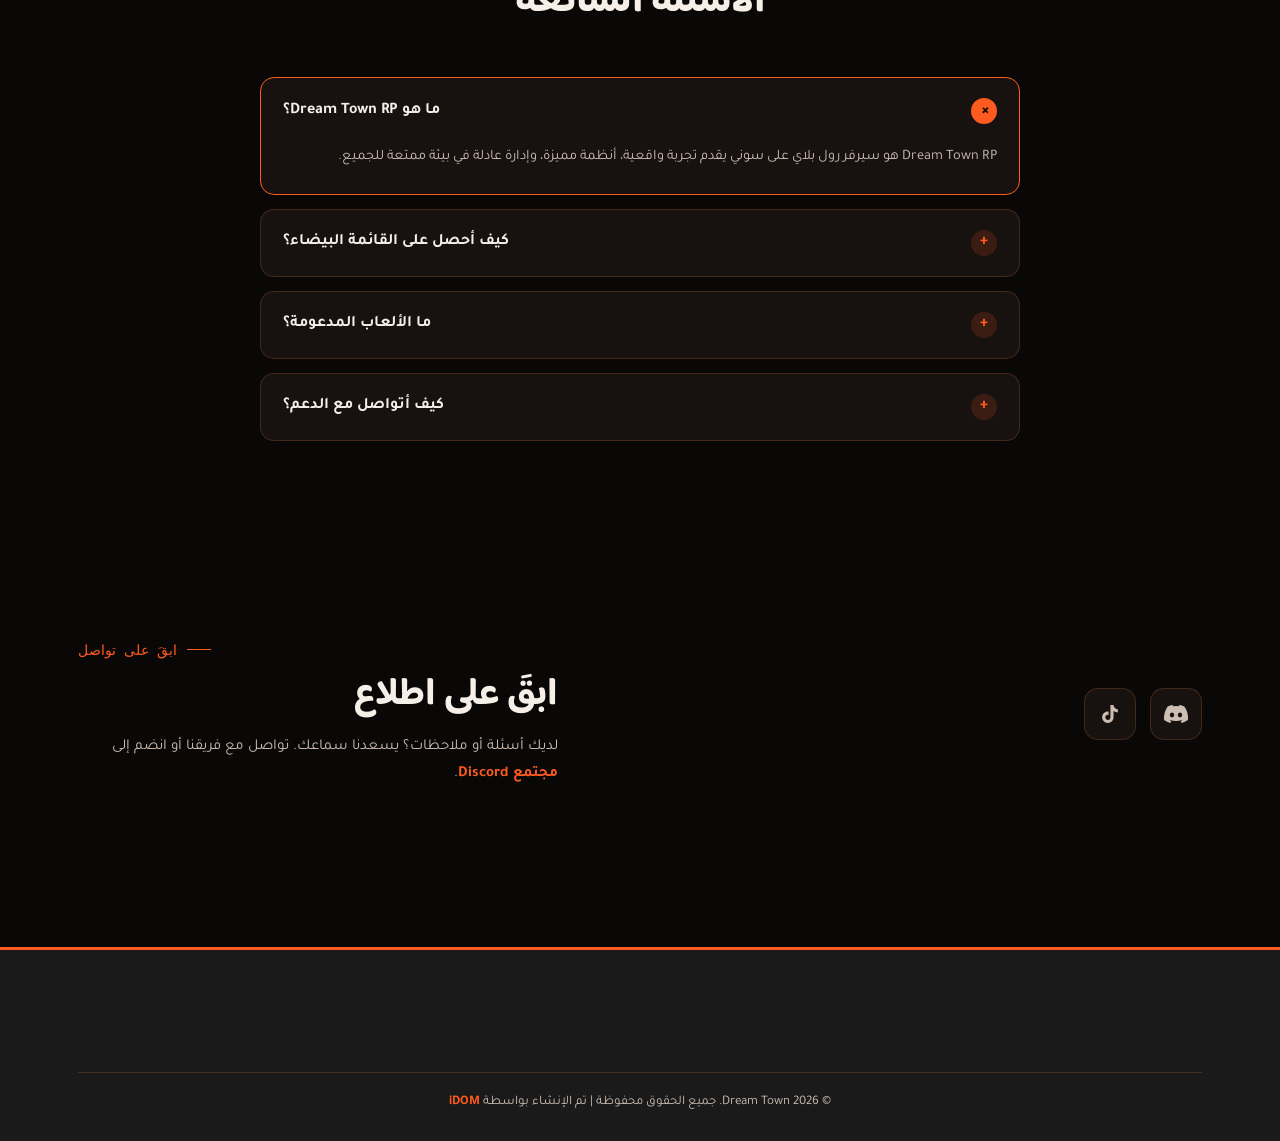
==== commit 55345371: "Update fmt.Println output from 'Hello' to 'Goodbye'" ====
--- a/index.html
+++ b/index.html
@@ -562,7 +562,7 @@
 <footer>
   <div class="wrap">
     <div class="footer-top">
-      <a href="index.html" class="logo-img"><img src="https://files.catbox.moe/fc1899.png" alt="" referrerpolicy="no-referrer"></a>
+      <a href="index.html" class="logo-img"><img src="https://files.catbox.moe/zom6x4.webp" alt="" referrerpolicy="no-referrer"></a>
     </div>
     <div class="footer-bottom">© 2026 Dream Town. جميع الحقوق محفوظة | تم الإنشاء بواسطة <a href="https://discord.com/users/1149991645203406848" target="_blank" rel="noopener" style="color:var(--ember); font-weight:700;">iDOM</a></div>
   </div>
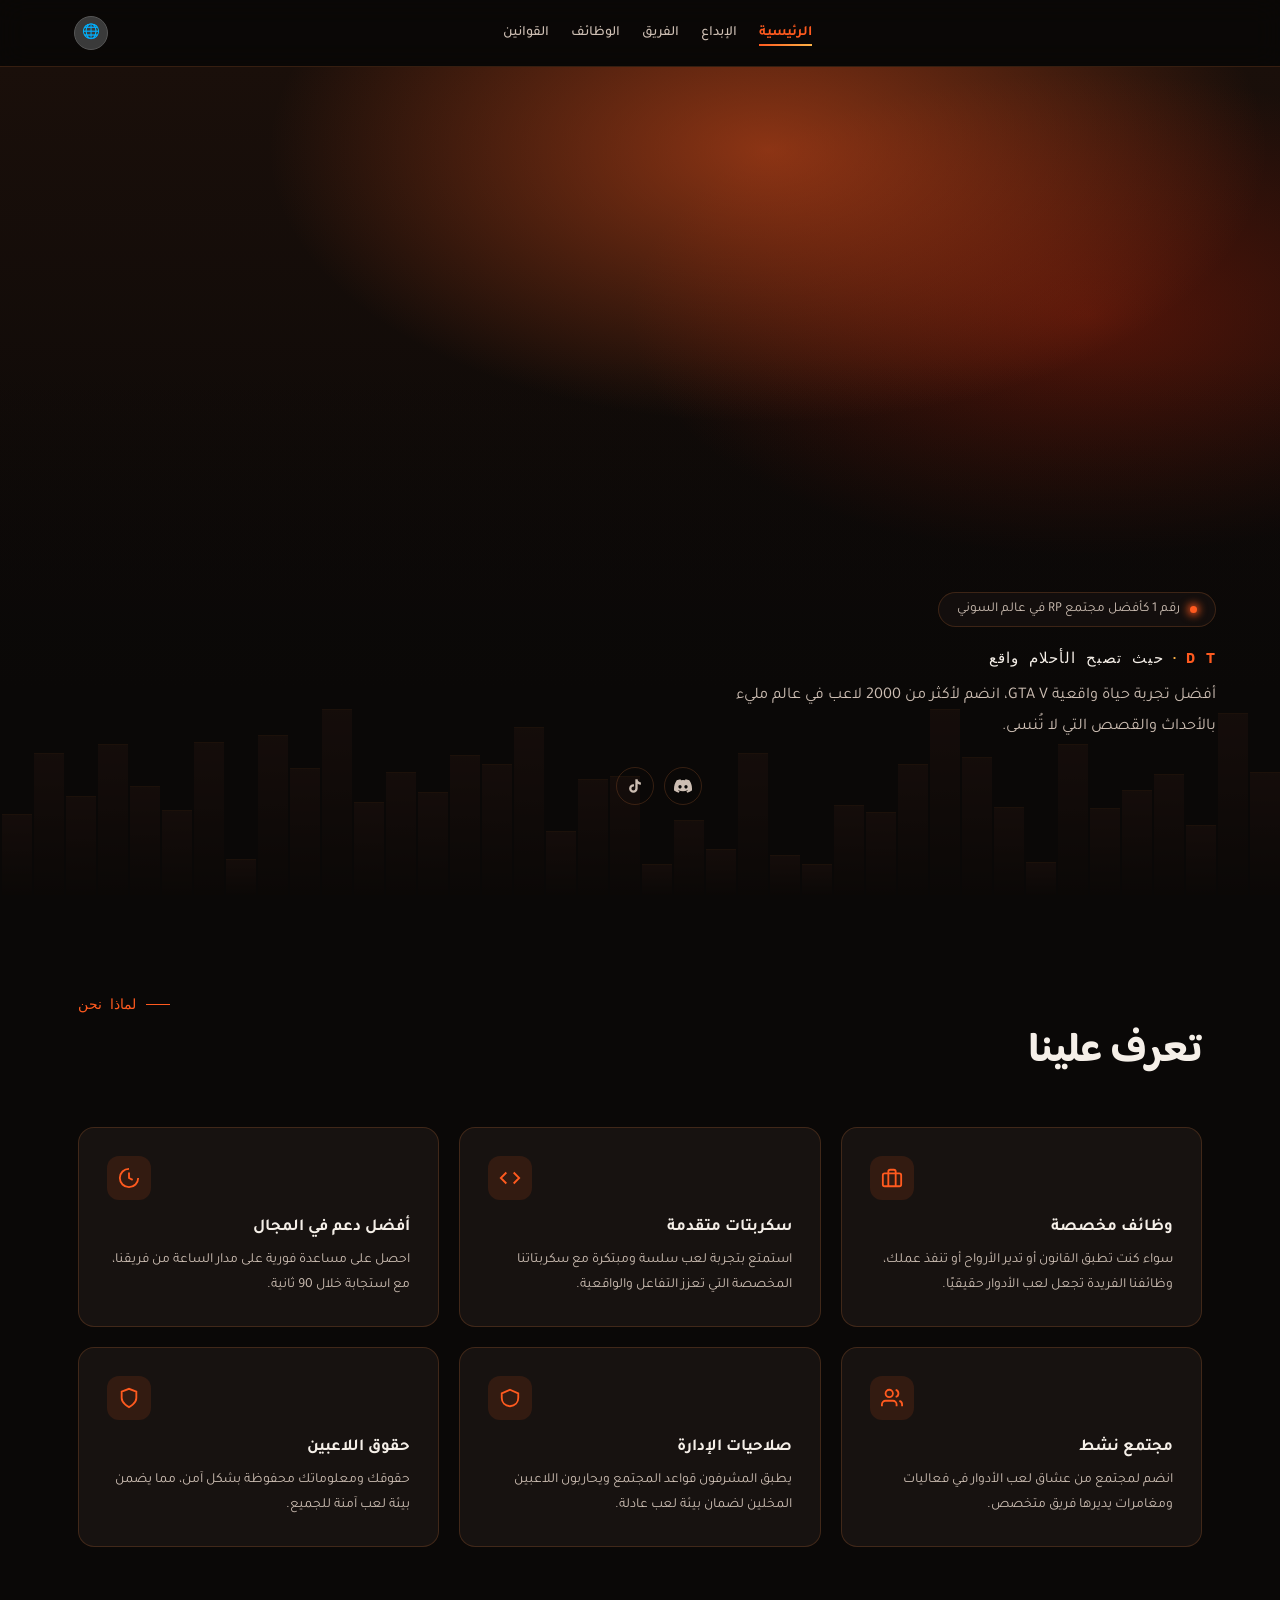
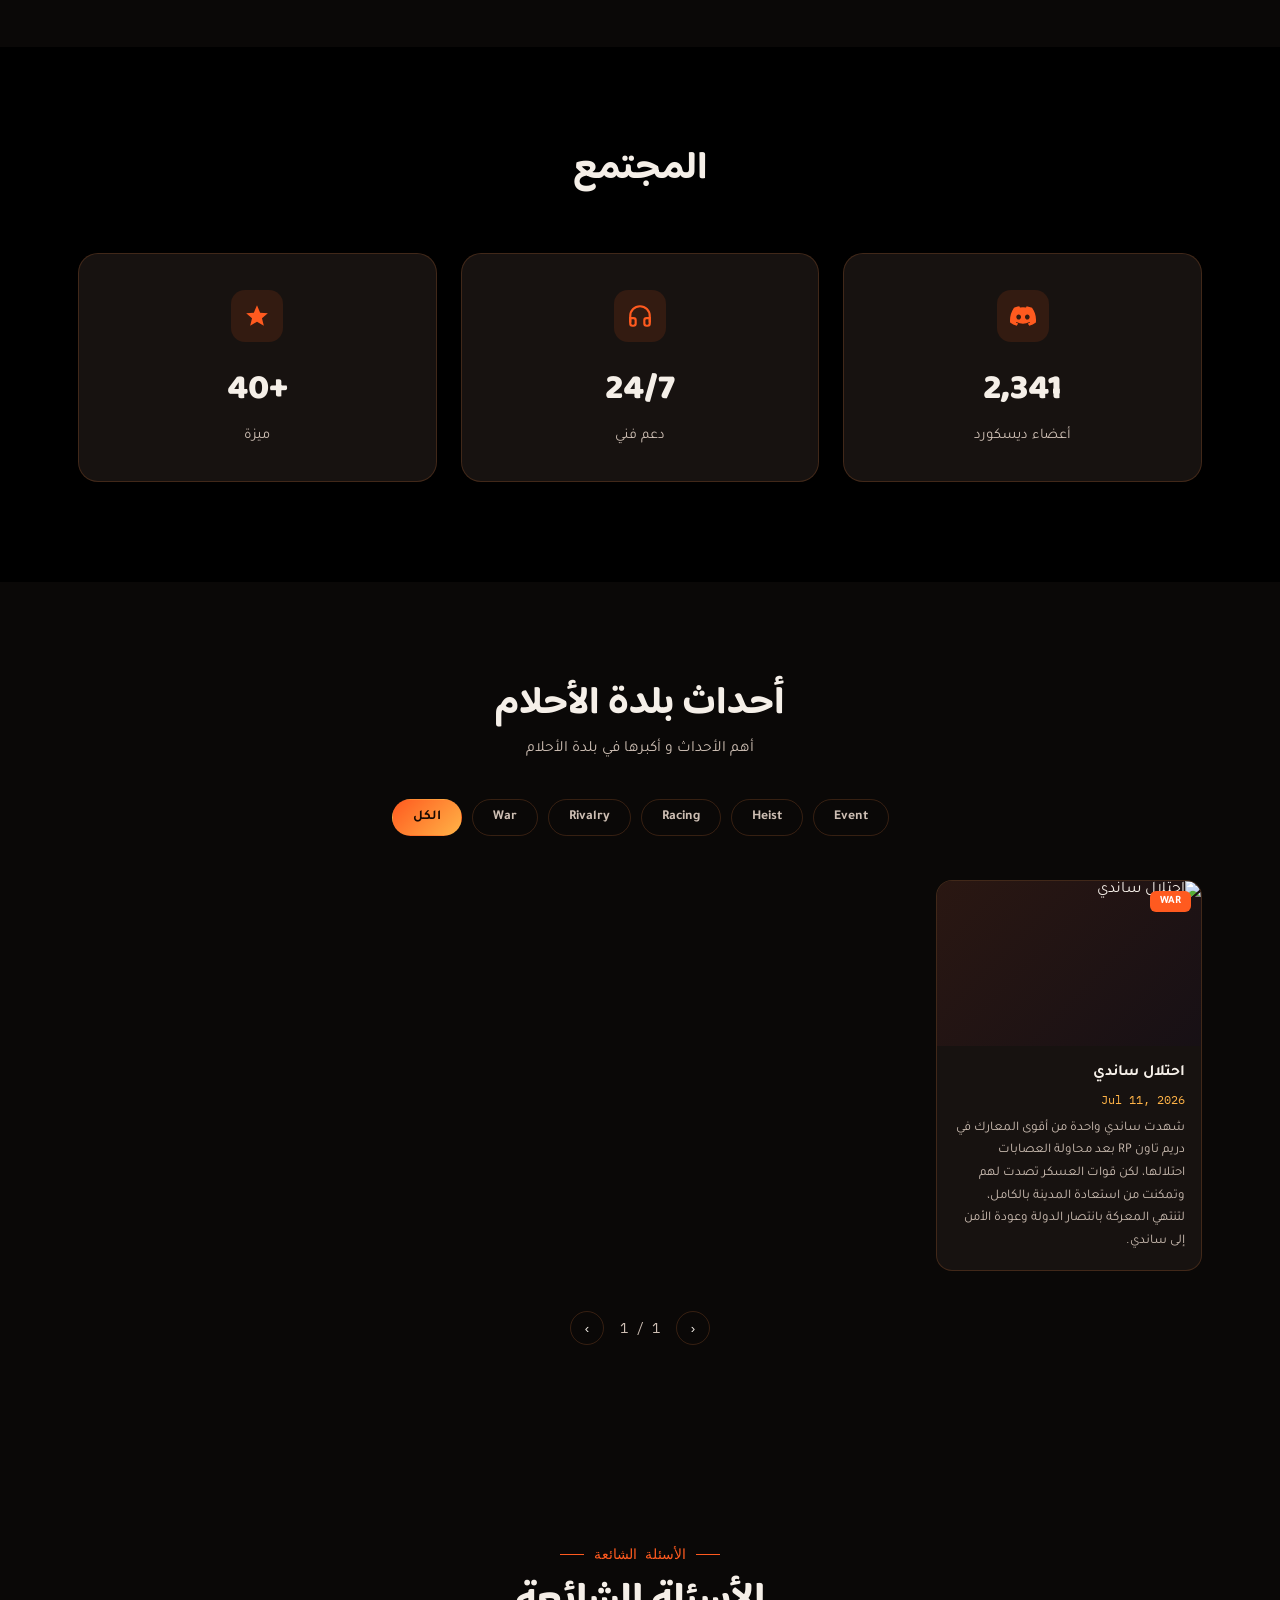
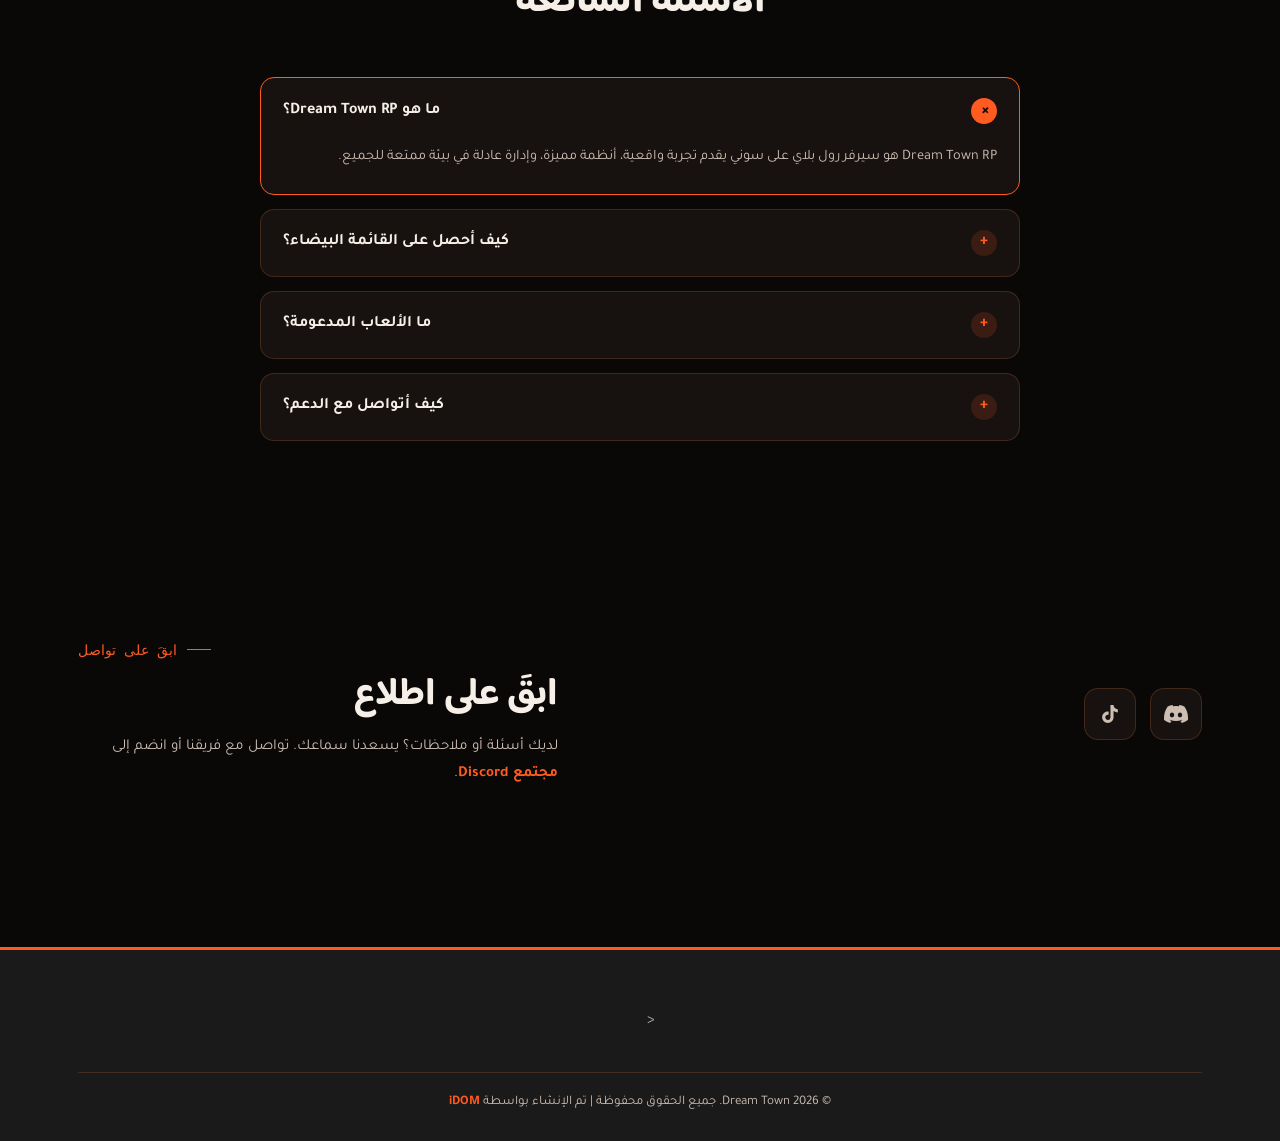
==== commit df3076f2: "Update index.html" ====
--- a/index.html
+++ b/index.html
@@ -562,7 +562,8 @@
 <footer>
   <div class="wrap">
     <div class="footer-top">
-      <a href="index.html" class="logo-img"><img src="https://files.catbox.moe/zom6x4.webp" alt="" referrerpolicy="no-referrer"></a>
+      <
+      <a href="index.html" class="logo-img"><img src="https://files.catbox.moe/zom6x4.webp" alt=""></a>
     </div>
     <div class="footer-bottom">© 2026 Dream Town. جميع الحقوق محفوظة | تم الإنشاء بواسطة <a href="https://discord.com/users/1149991645203406848" target="_blank" rel="noopener" style="color:var(--ember); font-weight:700;">iDOM</a></div>
   </div>
